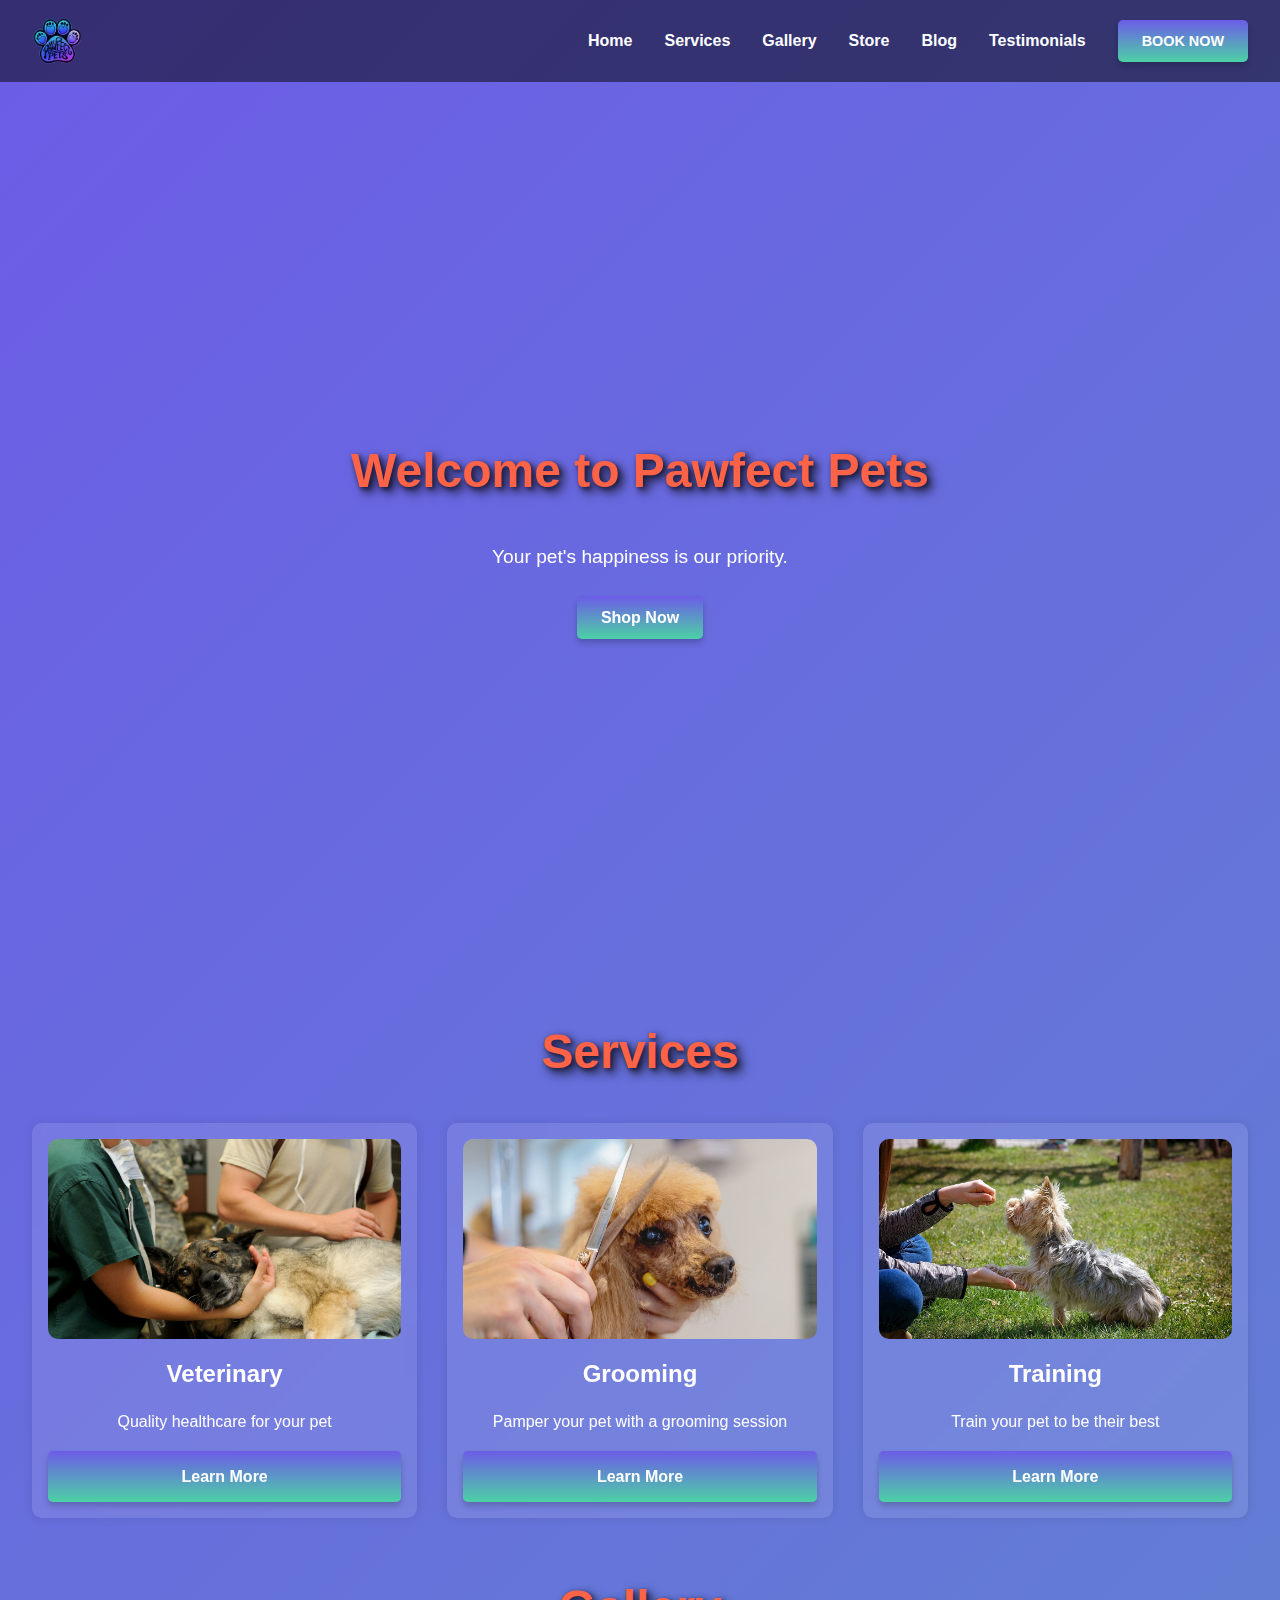
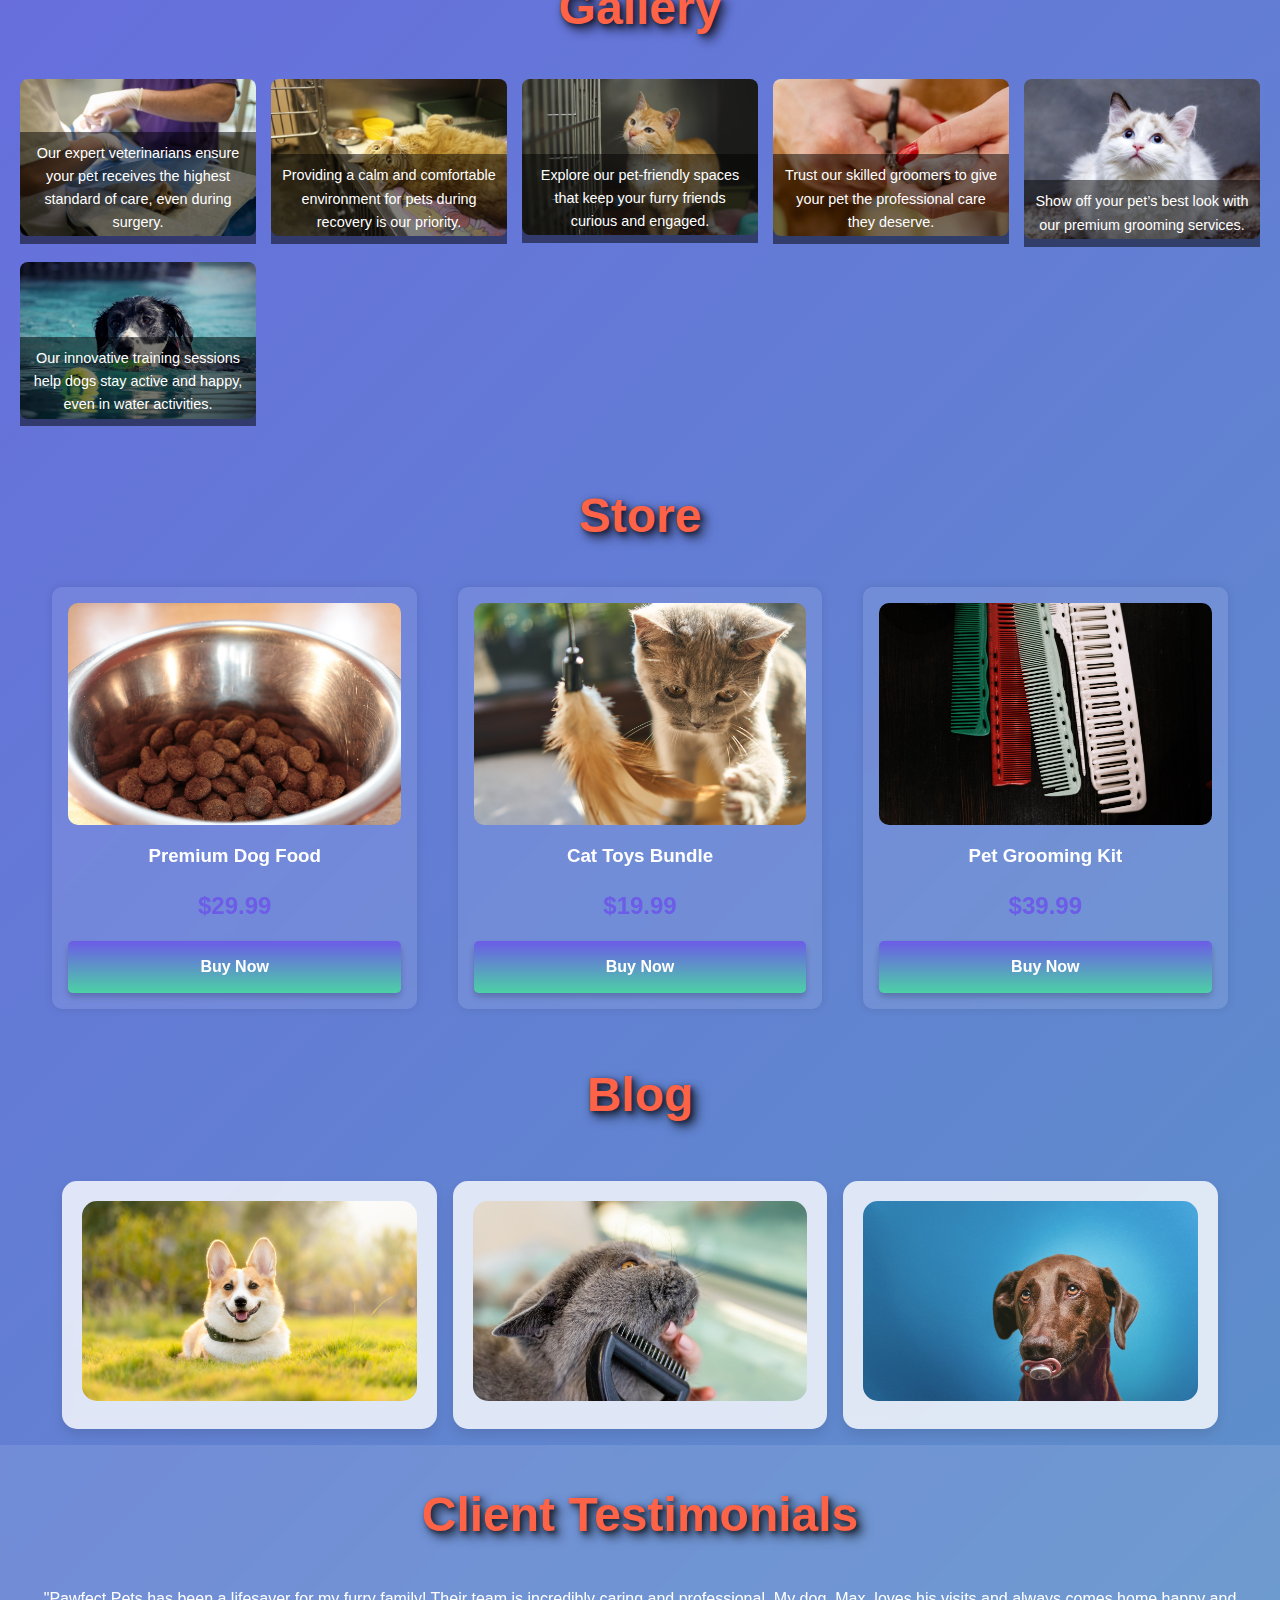
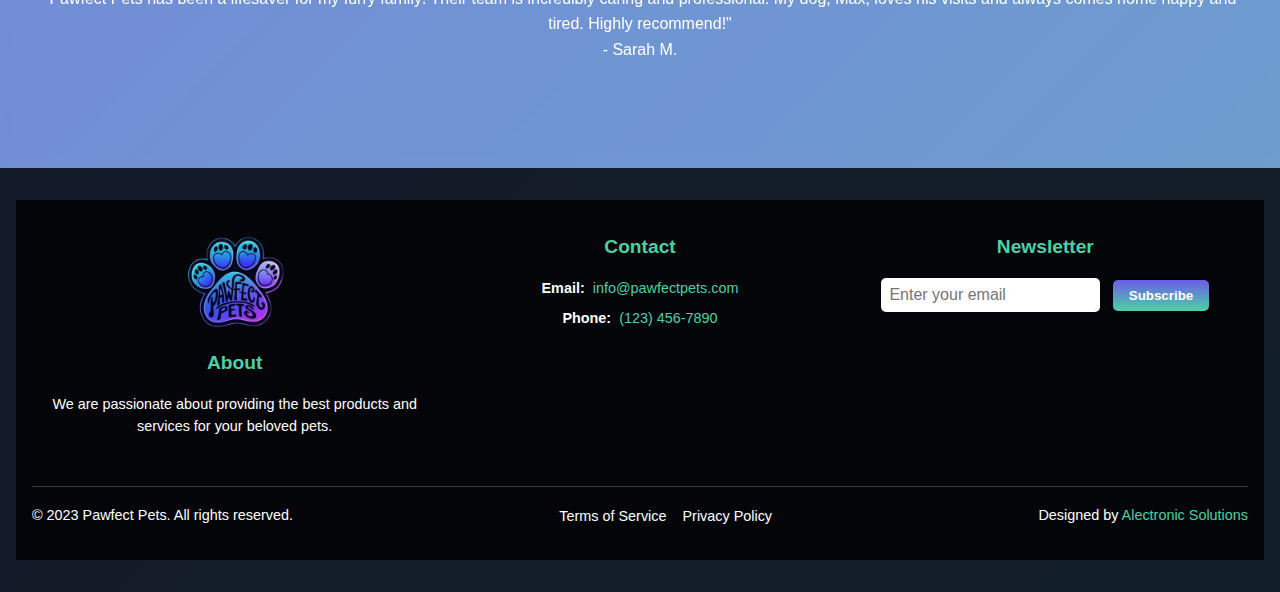
==== index.html @ 92bff86f "Initial" ====
<!DOCTYPE html>
<html lang="en">
<head>
    <meta charset="UTF-8">
    <meta name="viewport" content="width=device-width, initial-scale=1.0">
    <title>Pawfect Pets - Home</title>
    <link rel="stylesheet" href="styles.css">
</head>
<body>
    <button id="back-to-top" class="btn back-to-top-btn">Back to Top</button>
    <header>
        <nav>
            <div class="logo">
                <img src="images/logo.png" alt="Pawfect Pets Logo" class="logo-img">
            </div>
            <ul class="nav-links">
                <li><a href="#home">Home</a></li>
                <li><a href="#services">Services</a></li>
                <li><a href="#gallery">Gallery</a></li>
                <li><a href="#store">Store</a></li>
                <li><a href="#blog">Blog</a></li>
                <li><a href="#testimonials">Testimonials</a></li>
                <li><a href="#contact" class="btn book-now">Book Now</a></li>
            </ul>
            <div class="burger">
                <div class="line1"></div>
                <div class="line2"></div>
                <div class="line3"></div>
            </div>
        </nav>
    </header>

    <main>
        <!-- Hero Section -->
        <section id="home" class="hero">
            <div class="video-container">
                <video id="video1" class="hero-video" muted loop>
                    <source src="videos/video1.mp4" type="video/mp4">
                </video>
                <video id="video2" class="hero-video" muted loop>
                    <source src="videos/video2.mp4" type="video/mp4">
                </video>
                <video id="video3" class="hero-video" muted loop>
                    <source src="videos/video3.mp4" type="video/mp4">
                </video>
            </div>
            <div class="hero-content">
                <h1>Welcome to Pawfect Pets</h1>
                <p>Your pet's happiness is our priority.</p>
                <a href="#store" class="btn">Shop Now</a>
            </div>
        </section>

        <!-- Services Section -->
        <section id="services" class="services">
            <h2 class="section-title">Services</h2>
            <div class="service-cards">
                <!-- Veterinary Service -->
                <div class="service-card">
                    <img src="images/veterinary.jpg" alt="Veterinary">
                    <h3>Veterinary</h3>
                    <p>Quality healthcare for your pet</p>
                    <a href="#" class="btn" data-modal-id="service1" data-section="service">Learn More</a>
                </div>
        
                <!-- Grooming Service -->
                <div class="service-card">
                    <img src="images/grooming.jpg" alt="Grooming">
                    <h3>Grooming</h3>
                    <p>Pamper your pet with a grooming session</p>
                    <a href="#" class="btn" data-modal-id="service2" data-section="service">Learn More</a>
                </div>
        
                <!-- Training Service -->
                <div class="service-card">
                    <img src="images/training.jpg" alt="Training">
                    <h3>Training</h3>
                    <p>Train your pet to be their best</p>
                    <a href="#" class="btn" data-modal-id="service3" data-section="service">Learn More</a>
                </div>
            </div>
        </section>

        <!-- Gallery Section -->
        <section id="gallery" class="gallery">
            <h2 class="gallery-title">Gallery</h2>
            <div class="gallery-grid">
                <div class="gallery-item">
                    <figure>
                        <img src="images/gallery1.jpg" alt="Photo of expert veterinary surgery for cats - Courtesy of Pawfect Pets, March 2024">
                        <figcaption>Our expert veterinarians ensure your pet receives the highest standard of care, even during surgery.</figcaption>
                    </figure>
                </div>
                <div class="gallery-item">
                    <figure>
                        <img src="images/gallery2.jpg" alt="Photo of a cat recovering comfortably in a care cage - Courtesy of Pawfect Pets, April 2024">
                        <figcaption>Providing a calm and comfortable environment for pets during recovery is our priority.</figcaption>
                    </figure>
                </div>
                <div class="gallery-item">
                    <figure>
                        <img src="images/gallery3.jpg" alt="Photo of a curious cat inspecting its surroundings - Courtesy of Pawfect Pets, May 2024">
                        <figcaption>Explore our pet-friendly spaces that keep your furry friends curious and engaged.</figcaption>
                    </figure>
                </div>
                <div class="gallery-item">
                    <figure>
                        <img src="images/gallery4.jpg" alt="Photo of professional dog grooming service - Courtesy of Pawfect Pets, June 2024">
                        <figcaption>Trust our skilled groomers to give your pet the professional care they deserve.</figcaption>
                    </figure>
                </div>
                <div class="gallery-item">
                    <figure>
                        <img src="images/gallery5.jpg" alt="Photo of a freshly groomed cat looking its best - Courtesy of Pawfect Pets, July 2024">
                        <figcaption>Show off your pet’s best look with our premium grooming services.</figcaption>
                    </figure>
                </div>
                <div class="gallery-item">
                    <figure>
                        <img src="images/gallery6.jpg" alt="Photo of a dog training session in a pool with tennis balls - Courtesy of Pawfect Pets, August 2024">
                        <figcaption>Our innovative training sessions help dogs stay active and happy, even in water activities.</figcaption>
                    </figure>
                </div>
            </div>
            <div class="gallery-lightbox" id="gallery-lightbox">
                <span class="close-lightbox">&times;</span>
                <img class="lightbox-content" id="lightbox-img">
                <div class="caption" id="caption"></div>
            </div>
        </section>

        <!-- Store Section -->
        <section id="store" class="store">
            <h2 class="title">Store</h2>
            <div class="product-grid">
                <div class="product">
                    <img src="images/product1.jpg" alt="Product 1">
                    <h3>Premium Dog Food</h3>
                    <p class="price">$29.99</p>
                    <a href="store.html?product=product1" class="btn">Buy Now</a>
                </div>
                <div class="product">
                    <img src="images/product2.jpg" alt="Product 2">
                    <h3>Cat Toys Bundle</h3>
                    <p class="price">$19.99</p>
                    <a href="store.html?product=product2" class="btn">Buy Now</a>
                </div>
                <div class="product">
                    <img src="images/product3.jpg" alt="Product 3">
                    <h3>Pet Grooming Kit</h3>
                    <p class="price">$39.99</p>
                    <a href="store.html?product=product3" class="btn">Buy Now</a>
                </div>
            </div>
        </section>

        <!-- Blog Section -->
        <section id="blog" class="blog">
            <h2 class="title">Blog</h2>
            <div class="blog-posts">
                <!-- Blog Post 1 -->
                <div class="blog-post">
                    <div class="blog-card">
                        <div class="blog-image">
                            <img src="images/blog1.jpg" alt="Blog 1">
                        </div>
                        <div class="overlay">
                            <h3>5 Tips for a Happy Pet</h3>
                            <p>Learn how to keep your pet happy and healthy with these simple tips.</p>
                            <button class="btn" data-section="blog" data-modal-id="blog1">Read More</button>
                        </div>
                    </div>
                </div>

                <!-- Blog Post 2 -->
                <div class="blog-post">
                    <div class="blog-card">
                        <div class="blog-image">
                            <img src="images/blog2.jpg" alt="Blog 2">
                        </div>
                        <div class="overlay">
                            <h3>The Best Pet Grooming Tools</h3>
                            <p>Discover the top grooming tools every pet owner should have.</p>
                            <button class="btn" data-section="blog" data-modal-id="blog2">Read More</button>
                        </div>
                    </div>
                </div>

                <!-- Blog Post 3 -->
                <div class="blog-post">
                    <div class="blog-card">
                        <div class="blog-image">
                            <img src="images/blog3.jpg" alt="Blog 3">
                        </div>
                        <div class="overlay">
                            <h3>Training Your Puppy at Home</h3>
                            <p>A step-by-step guide to training your puppy at home.</p>
                            <button class="btn" data-section="blog" data-modal-id="blog3">Read More</button>
                        </div>
                    </div>
                </div>
            </div>
        </section>

<!-- Testimonials Section -->
<section id="testimonials" class="testimonials">
    <h2 class="title">Client Testimonials</h2>
    <div class="testimonial-carousel">
        <div class="testimonial active">
            <p>"Pawfect Pets has been a lifesaver for my furry family! Their team is incredibly caring and professional. My dog, Max, loves his visits and always comes home happy and tired. Highly recommend!"</p>
            <span>- Sarah M.</span>
        </div>
        <div class="testimonial">
            <p>"I was nervous about leaving my cat, Whiskers, while I was away, but Pawfect Pets put my mind at ease. They provided regular updates and photos, and Whiskers seemed perfectly content when I returned. Thank you!"</p>
            <span>- John L.</span>
        </div>
        <div class="testimonial">
            <p>"Pawfect Pets is simply the best! They took such great care of my two dogs and even sent me cute pictures of them playing. It’s clear they truly love animals. I wouldn’t trust anyone else with my pets!"</p>
            <span>- Emily R.</span>
        </div>
        <div class="testimonial">
            <p>"I’ve tried other pet care services, but Pawfect Pets stands out. They are reliable, attentive, and my dog, Buddy, adores them. They even helped with training tips! Best decision ever!"</p>
            <span>- Michael T.</span>
        </div>
        <div class="testimonial">
            <p>"Pawfect Pets made my vacation stress-free! They took care of my parrot, Sunny, with so much love and attention. I came back to a happy bird and a detailed report of his activities. Thank you so much!"</p>
            <span>- Linda K.</span>
        </div>
        <div class="testimonial">
            <p>"I can’t say enough good things about Pawfect Pets. They are trustworthy, kind, and my cat, Luna, loves them. They even helped me with some grooming tips. I’m so grateful for their services!"</p>
            <span>- Rachel B.</span>
        </div>
    </div>
</section>

<!-- Footer -->
<footer>
    <footer id="contact">
    <div class="footer-sections">
        <div class="footer-section">
            <img src="images/logo.png" alt="Pawfect Pets Logo" class="footer-logo">
            <h3>About</h3>
            <p>We are passionate about providing the best products and services for your beloved pets.</p>
        </div>
        <div class="footer-section">
            <h3>Contact</h3>
            <p class="contact-info">
                <span class="contact-label">Email:</span> 
                <a href="mailto:info@pawfectpets.com" class="contact-link">info@pawfectpets.com</a>
            </p>
            <p class="contact-info">
                <span class="contact-label">Phone:</span> 
                <a href="tel:(123) 456-7890" class="contact-link">(123) 456-7890</a>
            </p>
        </div>
        <div class="footer-section">
            <h3>Newsletter</h3>
            <form>
                <input type="email" placeholder="Enter your email" required>
                <button type="submit" class="btn">Subscribe</button>
            </form>
        </div>
    </div>
    <div class="footer-bottom">
        <p class="copyright">&copy; 2023 Pawfect Pets. All rights reserved.</p>
        <ul class="footer-links">
            <li><a href="terms-of-service.html" data-modal-target="terms-of-service.html">Terms of Service</a></li>
            <li><a href="privacy-policy.html" data-modal-target="privacy-policy.html">Privacy Policy</a></li>
        </ul>
        <p class="designer">Designed by <a href="https://alectronic-solutions.github.io/home" target="_blank">Alectronic Solutions</a></p>
    </div>
</footer>

        <!-- Modal -->
        <div id="modal" class="modal">
            <div class="modal-content">
                <span class="close">&times;</span>
                <div class="modal-header">
                    <h2 class="modal-title"></h2>
                </div>
                <div class="modal-body">
                    <img class="modal-image" src="" alt="Modal Image">
                    <p class="modal-description"></p>
                    <ul class="modal-features">
                        <!-- Features will be dynamically added here -->
                    </ul>
                    <div class="modal-testimonial">
                        <p class="modal-testimonial-text"></p>
                        <span class="modal-testimonial-author"></span>
                    </div>
                </div>
                <div class="modal-footer">
                    <a href="#footer" class="modal-btn">Book Now</a>
                </div>
            </div>
        </div>
    </main>

    <script src="script.js"></script>
</body>
</html>
---- styles.css ----
/* General Reset */
* {
    margin: 0;
    padding: 0;
    box-sizing: border-box;
}

/* Body Styles */
body {
    font-family: 'Helvetica Neue', Arial, sans-serif;
    line-height: 1.6;
    color: #fff;
    background: linear-gradient(135deg, #6c5ce7, #4cd1a5);
    background-size: 200% 200%;
    animation: gradientShine 10s ease infinite;
}

/* Header */
header {
    background-color: rgba(0, 0, 0, 0.5);
    color: #fff;
    padding: 1rem 2rem;
}

nav {
    display: flex;
    justify-content: space-between;
    align-items: center;
}

.logo {
    display: flex;
    align-items: center;
}

.logo-img {
    width: 50px;
    height: auto;
    margin-right: 1rem;
}

.nav-links {
    display: flex;
    list-style: none;
}

.nav-links li {
    margin-left: 2rem;
}

.nav-links a {
    color: #fff;
    text-decoration: none;
    font-weight: bold;
    transition: color 0.3s ease;
}

.nav-links a:hover {
    color: #ff6347;
}

.book-now {
    background: linear-gradient(to bottom, #6c5ce7, #4cd1a5);
    color: #fff;
    padding: 0.5rem 1rem;
    border-radius: 5px;
    text-transform: uppercase;
    font-size: 0.9rem;
    transition: transform 0.3s ease, box-shadow 0.3s ease, background-color 0.3s ease, color 0.3s ease;
}

.book-now:hover {
    background: linear-gradient(to bottom, #4cd1a5, #6c5ce7);
    color: #ff6347;
    transform: translateY(-3px);
    box-shadow: 0 6px 10px rgba(0, 0, 0, 0.3);
}

.burger {
    display: none;
    cursor: pointer;
}

.burger div {
    width: 25px;
    height: 3px;
    background-color: #fff;
    margin: 5px;
    transition: all 0.3s ease;
}

/* Hero Section */
.hero {
    position: relative;
    height: 100vh;
    display: flex;
    justify-content: center;
    align-items: center;
    text-align: center;
    overflow: hidden;
}

.hero-content {
    z-index: 1;
}

.hero-content h1 {
    font-size: 3rem;
    text-shadow:
        2px 2px 4px rgba(0, 0, 0, 0.5),
        4px 4px 8px rgba(0, 0, 0, 0.5),
        6px 6px 12px rgba(0, 0, 0, 0.5);
    color: #ff6347;
    margin-bottom: 2rem;
}

.video-container {
    position: absolute;
    top: 0;
    left: 0;
    width: 100%;
    height: 100%;
}

.hero-video {
    position: absolute;
    top: 0;
    left: 0;
    width: 100%;
    height: 100%;
    object-fit: cover;
    opacity: 0;
    transition: opacity 1s ease;
}

.hero-video.active {
    opacity: 1;
}

/* Common Title Style */
.title {
    font-size: 3rem;
    text-shadow:
        2px 2px 4px rgba(0, 0, 0, 0.5),
        4px 4px 8px rgba(0, 0, 0, 0.5),
        6px 6px 12px rgba(0, 0, 0, 0.5);
    color: #ff6347;
    margin-bottom: 2rem;
    text-align: center;
}

.hero-content p {
    font-size: 1.2rem;
    margin-bottom: 2rem;
}

.btn {
    background: linear-gradient(to bottom, #6c5ce7, #4cd1a5);
    color: #fff;
    padding: 0.8rem 1.5rem;
    border: none;
    border-radius: 5px;
    text-decoration: none;
    font-weight: bold;
    cursor: pointer;
    box-shadow: 0 4px 6px rgba(0, 0, 0, 0.2);
    transition: transform 0.3s ease, box-shadow 0.3s ease, background-color 0.3s ease, color 0.3s ease;
}

.btn:hover {
    background: linear-gradient(to bottom, #4cd1a5, #6c5ce7);
    color: #ff6347;
    transform: translateY(-3px);
    box-shadow: 0 6px 10px rgba(0, 0, 0, 0.3);
}

/* Services Section */
.services {
    padding: 2rem;
    text-align: center;
}

.section-title {
    font-size: 3rem;
    text-shadow:
        2px 2px 4px rgba(0, 0, 0, 0.5),
        4px 4px 8px rgba(0, 0, 0, 0.5),
        6px 6px 12px rgba(0, 0, 0, 0.5);
    color: #ff6347;
    margin-bottom: 2rem;
}

.service-cards {
    display: flex;
    justify-content: space-between;
    gap: 20px;
    flex-wrap: wrap;
}

.service-card {
    width: calc(33.33% - 20px);
    background-color: rgba(255, 255, 255, 0.1);
    padding: 1rem;
    border-radius: 10px;
    box-shadow: 0 0 10px rgba(0, 0, 0, 0.1);
    backdrop-filter: blur(5px);
    display: flex;
    flex-direction: column;
    justify-content: space-between;
    transition: transform 0.3s ease;
}

.service-card:hover {
    transform: scale(1.05);
}

.service-card img {
    width: 100%;
    height: 200px;
    object-fit: cover;
    border-radius: 10px;
}

.service-card h3 {
    margin: 1rem 0;
    font-size: 1.5rem;
}

.service-card p {
    font-size: 1rem;
    margin-bottom: 1rem;
}

/* Gallery Section */
.gallery {
    padding: 20px;
    text-align: center;
}

.gallery-title {
    font-size: 3rem;
    text-shadow:
        2px 2px 4px rgba(0, 0, 0, 0.5),
        4px 4px 8px rgba(0, 0, 0, 0.5),
        6px 6px 12px rgba(0, 0, 0, 0.5);
    color: #ff6347;
    margin-bottom: 2rem;
}

.gallery-grid {
    display: grid;
    grid-template-columns: repeat(auto-fit, minmax(200px, 1fr));
    gap: 15px;
    justify-items: center;
}

.gallery-item img {
    width: 100%;
    height: auto;
    border-radius: 8px;
    cursor: pointer;
    transition: transform 0.3s ease;
}

.gallery-item img:hover {
    transform: scale(1.05);
}

/* Lightbox Styles */
.gallery-lightbox {
    display: none;
    position: fixed;
    z-index: 1000;
    padding-top: 60px;
    left: 0;
    top: 0;
    width: 100%;
    height: 100%;
    overflow: auto;
    background-color: rgba(0, 0, 0, 0.9);
}

.lightbox-content {
    display: block;
    margin: auto;
    max-width: 90%;
    max-height: 80%;
}

.caption {
    margin: 15px auto;
    text-align: center;
    color: #fff;
    font-size: 1.2rem;
}

.close-lightbox {
    position: absolute;
    top: 20px;
    right: 30px;
    color: #fff;
    font-size: 35px;
    font-weight: bold;
    cursor: pointer;
}

.close-lightbox:hover,
.close-lightbox:focus {
    color: #bbb;
    text-decoration: none;
    cursor: pointer;
}

/* Store Section */
.store {
    padding: 2rem;
    text-align: center;
}

.product-grid {
    display: flex;
    justify-content: space-around;
    flex-wrap: wrap;
    margin-top: 2rem;
}

.product {
    width: 30%;
    background-color: rgba(255, 255, 255, 0.1);
    padding: 1rem;
    border-radius: 10px;
    box-shadow: 0 0 10px rgba(0, 0, 0, 0.1);
    margin-bottom: 1rem;
    backdrop-filter: blur(5px);
    display: flex;
    flex-direction: column;
    justify-content: space-between;
}

.product img {
    width: 100%;
    border-radius: 10px;
}

.product h3 {
    margin: 1rem 0;
}

.price {
    font-weight: bold;
    color: #6c5ce7;
}

.product .btn {
    margin-top: 1rem;
}

/* Blog Section Enhancements */
.blog-posts {
    display: flex;
    flex-wrap: wrap;
    justify-content: center;
    gap: 1rem;
    padding: 1rem;
    background: linear-gradient(135deg, #6c5ce700, #4cd1a500);
}

.blog-post {
    width: 30%;
    max-width: 400px;
    margin: 0;
    background-color: rgba(255, 255, 255, 0.8);
    padding: 20px;
    border-radius: 15px;
    box-shadow: 0 6px 12px rgba(0, 0, 0, 0.1);
    backdrop-filter: blur(5px);
    transition: transform 0.3s ease, box-shadow 0.3s ease;
    overflow: hidden;
}

.blog-post:hover {
    transform: translateY(-10px);
    box-shadow: 0 8px 16px rgba(0, 0, 0, 0.2);
}

.blog-card img {
    width: 100%;
    height: 200px;
    object-fit: cover;
    border-radius: 15px 15px;
    transition: transform 0.3s ease;
}

.blog-post:hover .blog-card img {
    transform: scale(1.05);
}

.overlay {
    position: absolute;
    top: 0;
    left: 0;
    width: 100%;
    height: 100%;
    background: linear-gradient(to bottom, rgba(0, 0, 0, 0.5), rgba(0, 0, 0, 0.8));
    display: flex;
    flex-direction: column;
    justify-content: center;
    align-items: center;
    opacity: 0;
    transition: opacity 0.3s ease;
}

.blog-post:hover .overlay {
    opacity: 1;
}

.overlay h3 {
    color: #fff;
    font-size: 1.8rem;
    margin-bottom: 10px;
    font-family: 'Georgia', serif;
    text-align: center;
}

.overlay p {
    color: #fff;
    font-size: 1rem;
    margin-bottom: 20px;
    font-family: 'Arial', sans-serif;
    text-align: center;
}

.overlay .btn {
    background: linear-gradient(to bottom, #6c5ce7, #4cd1a5););
    display: block;
    margin: 0 auto;
    padding: .5rem 1rem;
    font-size: 1.1rem;
    border-radius: 3px;
    transition: background 0.3s ease;
}

.overlay .btn:hover {
    background: linear-gradient(to bottom, #4cd1a5, #6c5ce7);
}

/* Testimonials Section */
.testimonials {
    padding: 2rem;
    text-align: center;
    background-color: rgba(255, 255, 255, 0.1);
    backdrop-filter: blur(5px);
}

.testimonial-carousel {
    position: relative;
    height: 150px;
}

.testimonial {
    position: absolute;
    width: 100%;
    opacity: 0;
    transition: opacity 1s ease;
    pointer-events: none;
}

.testimonial.active {
    opacity: 1;
    pointer-events: auto;
}

/* Footer */
footer {
    background-color: rgba(0, 0, 0, 0.8);
    color: #fff;
    padding: 2rem 1rem;
    text-align: center;
    font-family: 'Arial', sans-serif;
}

.footer-sections {
    display: flex;
    justify-content: space-around;
    flex-wrap: wrap;
    margin-bottom: 1.5rem;
}

.footer-section {
    width: 30%;
    min-width: 200px;
    margin-bottom: 1.5rem;
}

/* Logo Styling */
.footer-logo {
    max-width: 100px; /* Adjust based on your logo size */
    height: auto;
    margin-bottom: 1rem;
    display: block;
    margin-left: auto;
    margin-right: auto;
}

.footer-section h3 {
    margin-bottom: 1rem;
    font-size: 1.2rem;
    color: #4cd1a5;
}

.footer-section p {
    font-size: 0.9rem;
    line-height: 1.5;
}

/* Contact Info Styling */
.contact-info {
    display: flex;
    align-items: center;
    justify-content: center;
    margin-bottom: 0.5rem;
}

.contact-label {
    font-weight: bold;
    margin-right: 0.5rem;
    color: #fff;
}

.contact-link {
    color: #4cd1a5;
    text-decoration: none;
    font-size: 0.9rem;
    transition: color 0.3s ease, text-decoration 0.3s ease;
}

.contact-link:hover {
    color: #3ba38a;
    text-decoration: underline;
}

.footer-section form input {
    padding: 0.5rem;
    font-size: 1rem;
    border: none;
    border-radius: 5px;
    width: 60%;
    margin-right: 0.5rem;
}

.footer-section form button {
    padding: 0.5rem 1rem;
    border: none;
    background-color: #4cd1a5;
    color: #fff;
    border-radius: 5px;
    cursor: pointer;
    transition: background-color 0.3s ease;
}

.footer-section form button:hover {
    background-color: #3ba38a;
}

.footer-bottom {
    display: flex;
    justify-content: space-between;
    align-items: center;
    flex-wrap: wrap;
    border-top: 1px solid rgba(255, 255, 255, 0.2);
    padding-top: 1rem;
}

.footer-bottom .copyright {
    font-size: 0.9rem;
    margin: 0;
}

.footer-links {
    list-style: none;
    padding: 0;
    margin: 0;
    display: flex;
    gap: 1rem;
}

.footer-links li a {
    color: #fff;
    text-decoration: none;
    font-size: 0.9rem;
    transition: color 0.3s ease;
}

.footer-links li a:hover {
    color: #4cd1a5;
}

.designer {
    font-size: 0.9rem;
    margin: 0;
}

.designer a {
    color: #4cd1a5;
    text-decoration: none;
    transition: color 0.3s ease;
}

/* Gradient Animation */
@keyframes gradientShine {
    0% {
        background-position: 0% 50%;
    }
    50% {
        background-position: 100% 50%;
    }
    100% {
        background-position: 0% 50%;
    }
}

/* Modal Styles */
.modal {
    display: none;
    position: fixed;
    z-index: 1000;
    top: 0;
    left: 0;
    width: 100%;
    height: 100%;
    overflow: auto;
    background-color: rgba(0, 0, 0, 0.9);
    transition: opacity 0.3s ease;
    opacity: 0;
    pointer-events: none;
}

.modal.active {
    display: flex;
    justify-content: center;
    align-items: center;
    opacity: 1;
    pointer-events: auto;
}

.modal-content {
    width: 90%;
    max-width: 600px;
    padding: 30px;
    background: linear-gradient(135deg, #6c5ce7, #4cd1a5);
    border-radius: 15px;
    box-shadow: 0 10px 20px rgba(0, 0, 0, 0.2);
    color: #fff;
    text-align: center;
}

.modal-header {
    border-bottom: 1px solid rgba(255, 255, 255, 0.2);
    padding-bottom: 20px;
}

.modal-body {
    padding: 20px 0;
}

.modal-image {
    width: 100%;
    height: auto;
    margin-top: 20px;
    border-radius: 10px;
}

.modal-title {
    font-size: 2.5rem;
    color: #fff;
    margin-bottom: 10px;
}

.modal-description {
    font-size: 1.2rem;
    margin-top: 20px;
    text-align: center;
    color: #fff;
}

.modal-features {
    list-style: none;
    margin-top: 20px;
    padding: 0;
}

.modal-features li {
    background: rgba(255, 255, 255, 0.1);
    padding: 15px;
    margin-bottom: 10px;
    border-radius: 10px;
    box-shadow: 0 4px 6px rgba(0, 0, 0, 0.1);
    display: flex;
    align-items: center;
    justify-content: center;
    font-size: 1.1rem;
}

.modal-features li::before {
    content: '✔';
    margin-right: 10px;
    font-size: 1.2rem;
    color: #4cd1a5;
}

.modal-testimonial {
    background: rgba(255, 255, 255, 0.1);
    padding: 20px;
    border-radius: 10px;
    margin-top: 20px;
    box-shadow: 0 4px 6px rgba(0, 0, 0, 0.1);
}

.modal-testimonial-text {
    font-style: italic;
    font-size: 1.1rem;
    margin-bottom: 10px;
    color: #fff;
}

.modal-testimonial-author {
    font-weight: bold;
    text-align: right;
    font-size: 1rem;
    color: #fff;
}

.modal-footer {
    border-top: 1px solid rgba(255, 255, 255, 0.2);
    padding-top: 20px;
    text-align: center;
}

.modal-btn {
    background: linear-gradient(to bottom, #ff6347, #ff4500);
    color: #fff;
    padding: 1rem 2rem;
    border-radius: 10px;
    font-size: 1.2rem;
    text-transform: uppercase;
    letter-spacing: 1px;
    transition: transform 0.3s ease, box-shadow 0.3s ease;
    text-decoration: none;
    display: inline-block;
}

.modal-btn:hover {
    background: linear-gradient(to bottom, #ff4500, #ff6347);
    transform: translateY(-3px);
    box-shadow: 0 6px 12px rgba(0, 0, 0, 0.2);
}

.close {
    color: #fff;
    float: right;
    font-size: 28px;
    font-weight: bold;
    cursor: pointer;
    transition: color 0.3s ease;
}

.close:hover,
.close:focus {
    color: #ff6347;
    text-decoration: none;
    cursor: pointer;
}

/* Prevent scrolling when modal is open */
html.modal-open {
    overflow: hidden;
}

/* Gallery Item Captions */
.gallery-item figure {
    position: relative;
}

.gallery-item figcaption {
    position: absolute;
    bottom: 0;
    background-color: rgba(0, 0, 0, 0.5);
    color: #fff;
    padding: 10px;
    width: 100%;
    text-align: center;
    font-size: 0.9rem;
    box-sizing: border-box;
}

/* Store Page Styles */
.store-page {
    display: flex;
    flex-direction: column;
    align-items: center;
    padding: 2rem;
}

#product-details {
    position: relative;
    display: flex;
    flex-direction: column;
    align-items: center;
    padding: 2rem;
    text-align: center;
}

.product-image {
    width: 100%;
    max-width: 400px;
    border-radius: 10px;
    margin-bottom: 1rem;
}

.price {
    font-size: 1.5rem;
    font-weight: bold;
    color: #6c5ce7;
}

#orderForm {
    margin-top: 2rem;
    width: 100%;
    max-width: 400px;
}

#orderForm label {
    display: block;
    margin-bottom: 0.5rem;
}

#orderForm input {
    width: 100%;
    padding: 0.5rem;
    margin-bottom: 1rem;
    border: 1px solid #ccc;
    border-radius: 5px;
}

#orderForm button {
    width: 100%;
    padding: 0.8rem;
    background: linear-gradient(to bottom, #6c5ce7, #4cd1a5);
    color: #fff;
    border: none;
    border-radius: 5px;
    cursor: pointer;
    font-size: 1rem;
}

#orderForm button:hover {
    background: linear-gradient(to bottom, #4cd1a5, #6c5ce7);
}

/* Arrows */
.arrow {
    background-color: transparent;
    border: none;
    font-size: 24px;
    cursor: pointer;
    color: #555;
    padding: 10px;
}

.arrow:hover {
    color: #000;
}

.arrow.left {
    position: absolute;
    left: 10px;
    top: 50%;
    transform: translateY(-50%);
}

.arrow.right {
    position: absolute;
    right: 10px;
    top: 50%;
    transform: translateY(-50%);
}

/* Responsive Design */
@media (max-width: 768px) {
    .nav-links {
        display: none;
        flex-direction: column;
        width: 100%;
        padding: 1rem;
        background-color: rgba(0, 0, 0, 0.5);
        position: fixed;
        top: 60px;
        left: 0;
        z-index: 999;
    }
    .nav-links.show {
        display: flex;
    }
    .nav-links li {
        margin: 1rem 0;
    }
    .burger {
        display: block;
    }

    .hero-content h1 {
        font-size: 2rem;
    }
    .hero-content p {
        font-size: 1rem;
    }

    .service-cards {
        flex-direction: column;
        align-items: center;
    }
    .service-card {
        width: calc(80% - 20px);
        text-align: center;
    }

    .gallery-grid {
        grid-template-columns: repeat(auto-fit, minmax(150px, 1fr));
    }

    .product-grid {
        flex-direction: column;
    }
    .product {
        width: 100%;
        margin-bottom: 2rem;
    }

    .blog-posts {
        flex-direction: column;
        align-items: center;
    }
    .blog-post {
        width: 100%;
        margin-bottom: 2rem;
    }
    .blog-post .btn {
        margin-top: 1.5rem;
    }

    .testimonial-carousel {
        flex-direction: column;
    }
    .testimonial {
        width: 100%;
        margin-bottom: 2rem;
    }

    .footer-sections {
        flex-direction: column;
    }
    .footer-section {
        width: 100%;
        margin-bottom: 2rem;
    }
    .footer-section form input,
    .footer-section form button {
        width: 100%;
        margin-bottom: 1rem;
    }
    .modal-content {
        width: 90%;
    }
}

@media (max-width: 480px) {
    .blog-post {
        width: 100%;
    }
}

/* Utility Classes */
.hide {
    display: none;
}

html {
    scroll-behavior: smooth;
}

/* Policy Section Styling */
.policy-section {
    padding: 2rem;
    background-color: rgba(255, 255, 255, 0.1);
    backdrop-filter: blur(5px);
    border-radius: 10px;
    margin: 2rem auto;
    max-width: 800px;
    box-shadow: 0 4px 6px rgba(0, 0, 0, 0.2);
}

.policy-section h1 {
    font-size: 2.5rem;
    color: #ff6347;
    margin-bottom: 1rem;
    text-align: center;
}

.policy-section h2 {
    font-size: 1.8rem;
    color: #4cd1a5;
    margin-top: 1.5rem;
    margin-bottom: 1rem;
}

.policy-section p {
    font-size: 1rem;
    line-height: 1.6;
    margin-bottom: 1rem;
    color: #fff;
}

.policy-section ul {
    list-style: disc;
    margin-left: 2rem;
    margin-bottom: 1rem;
}

.policy-section ul li {
    font-size: 1rem;
    line-height: 1.6;
    color: #fff;
}

/* Back to Top Button */
.back-to-top-btn {
    display: none;
    position: fixed;
    bottom: 20px;
    right: 20px;
    background: linear-gradient(to bottom, #6c5ce7, #4cd1a5);
    color: #fff;
    padding: 0.8rem 1.5rem;
    border: none;
    border-radius: 5px;
    text-decoration: none;
    font-weight: bold;
    cursor: pointer;
    box-shadow: 0 4px 6px rgba(0, 0, 0, 0.2);
    transition: transform 0.3s ease, box-shadow 0.3s ease, background-color 0.3s ease, color 0.3s ease;
    z-index: 999;
}

.back-to-top-btn:hover {
    background: linear-gradient(to bottom, #4cd1a5, #6c5ce7);
    color: #ff6347;
    transform: translateY(-3px);
    box-shadow: 0 6px 10px rgba(0, 0, 0, 0.3);
}
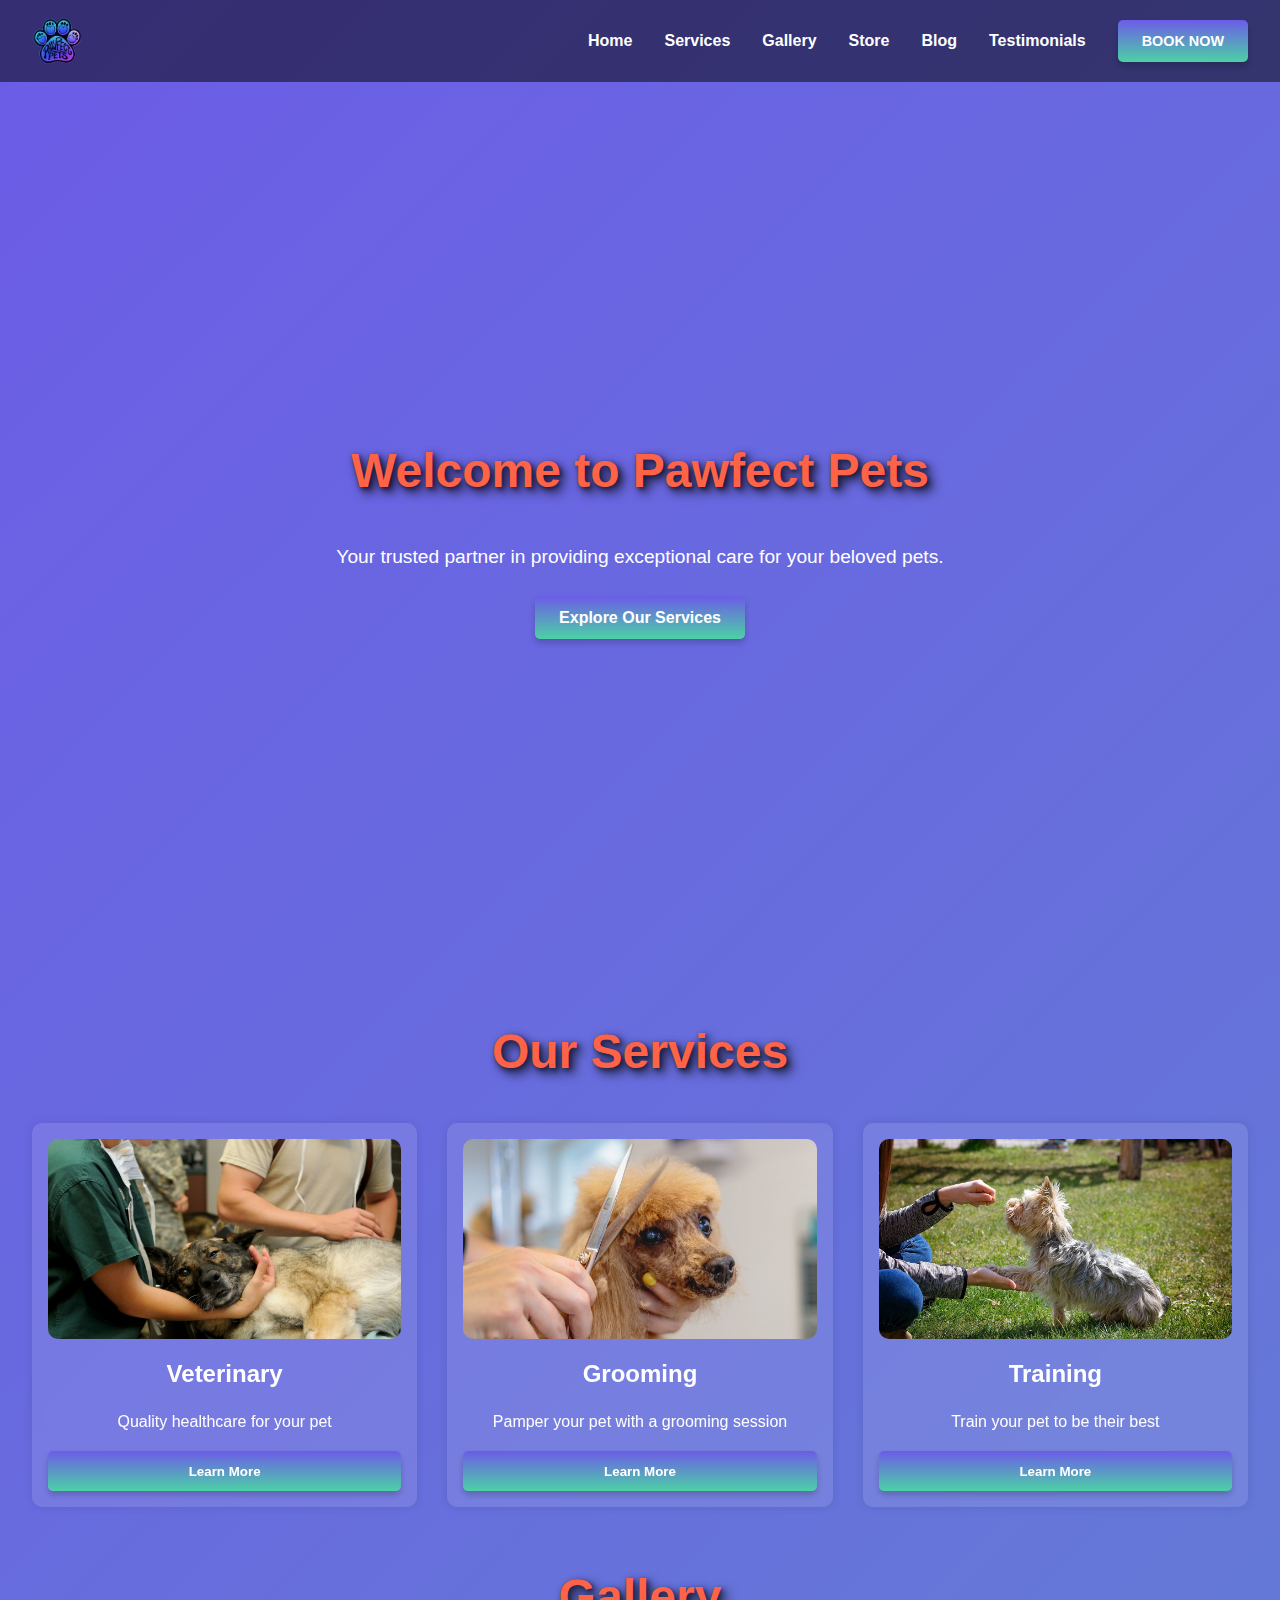
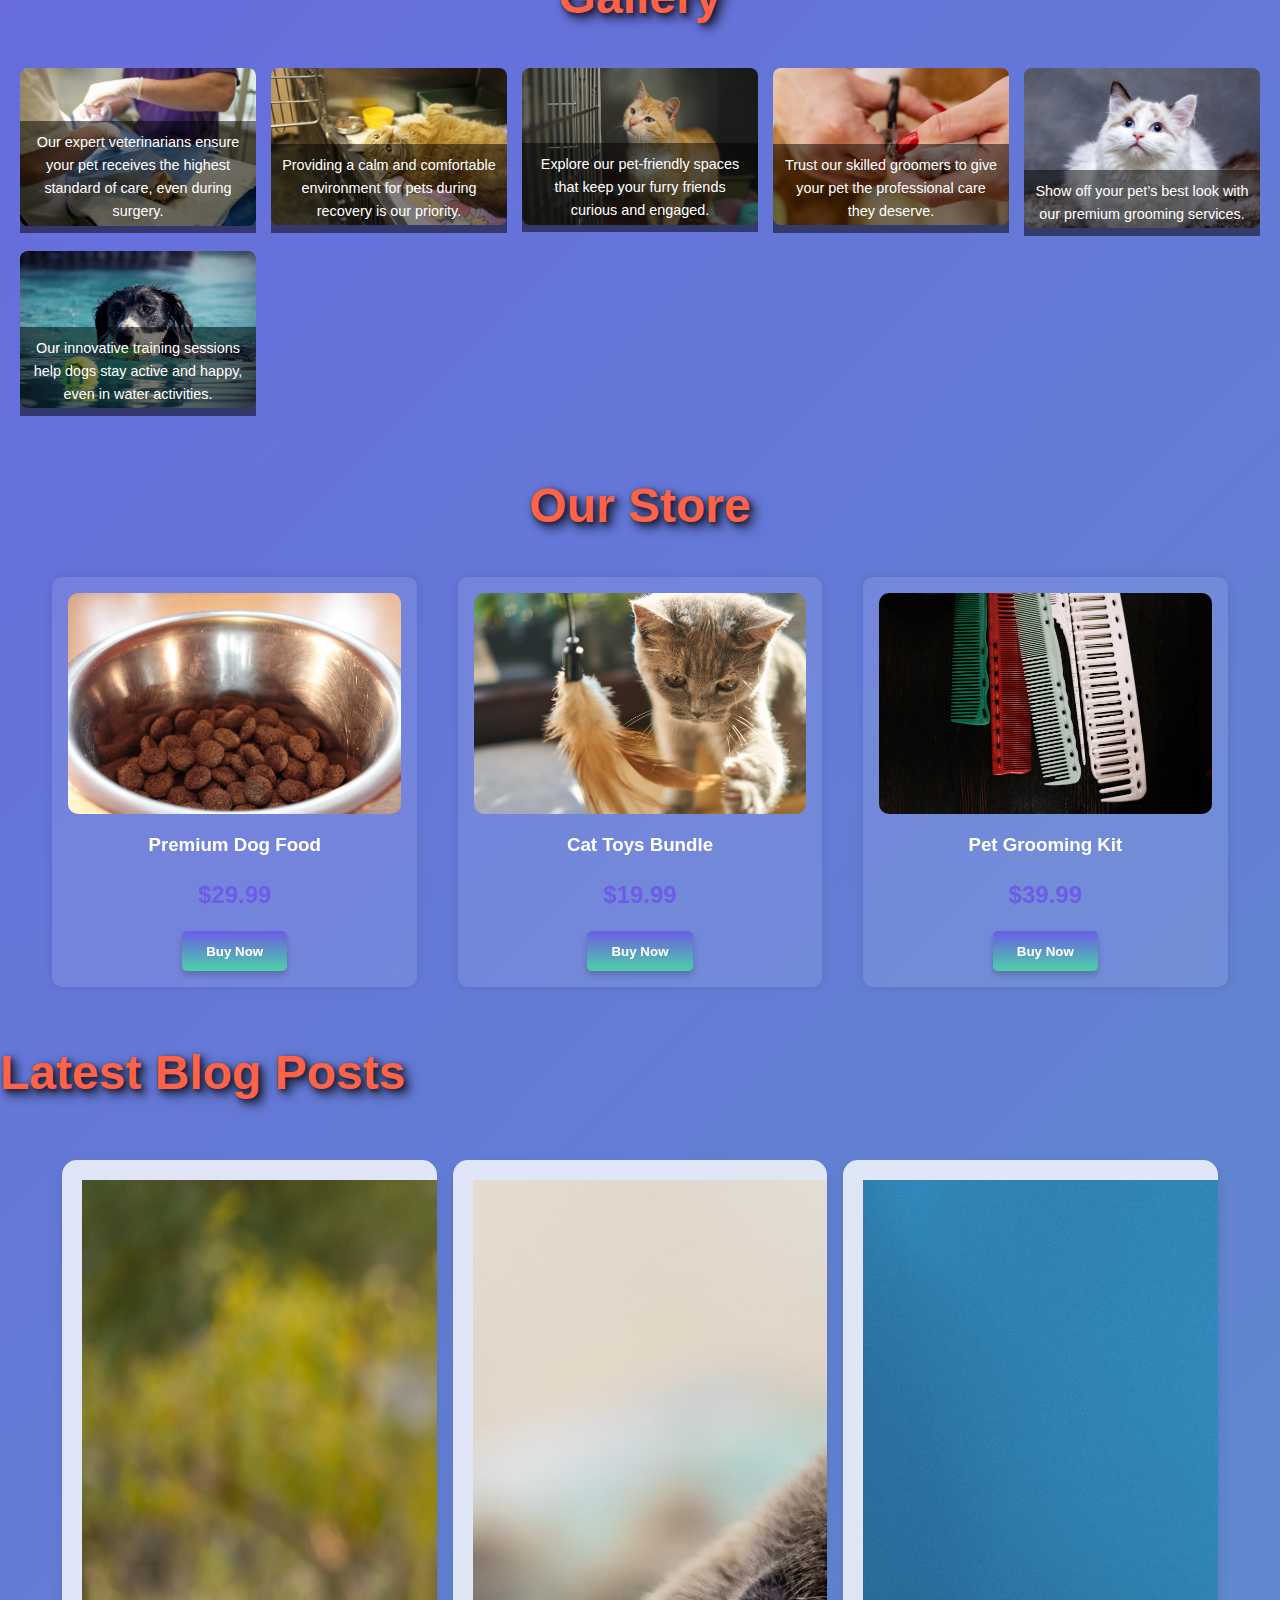
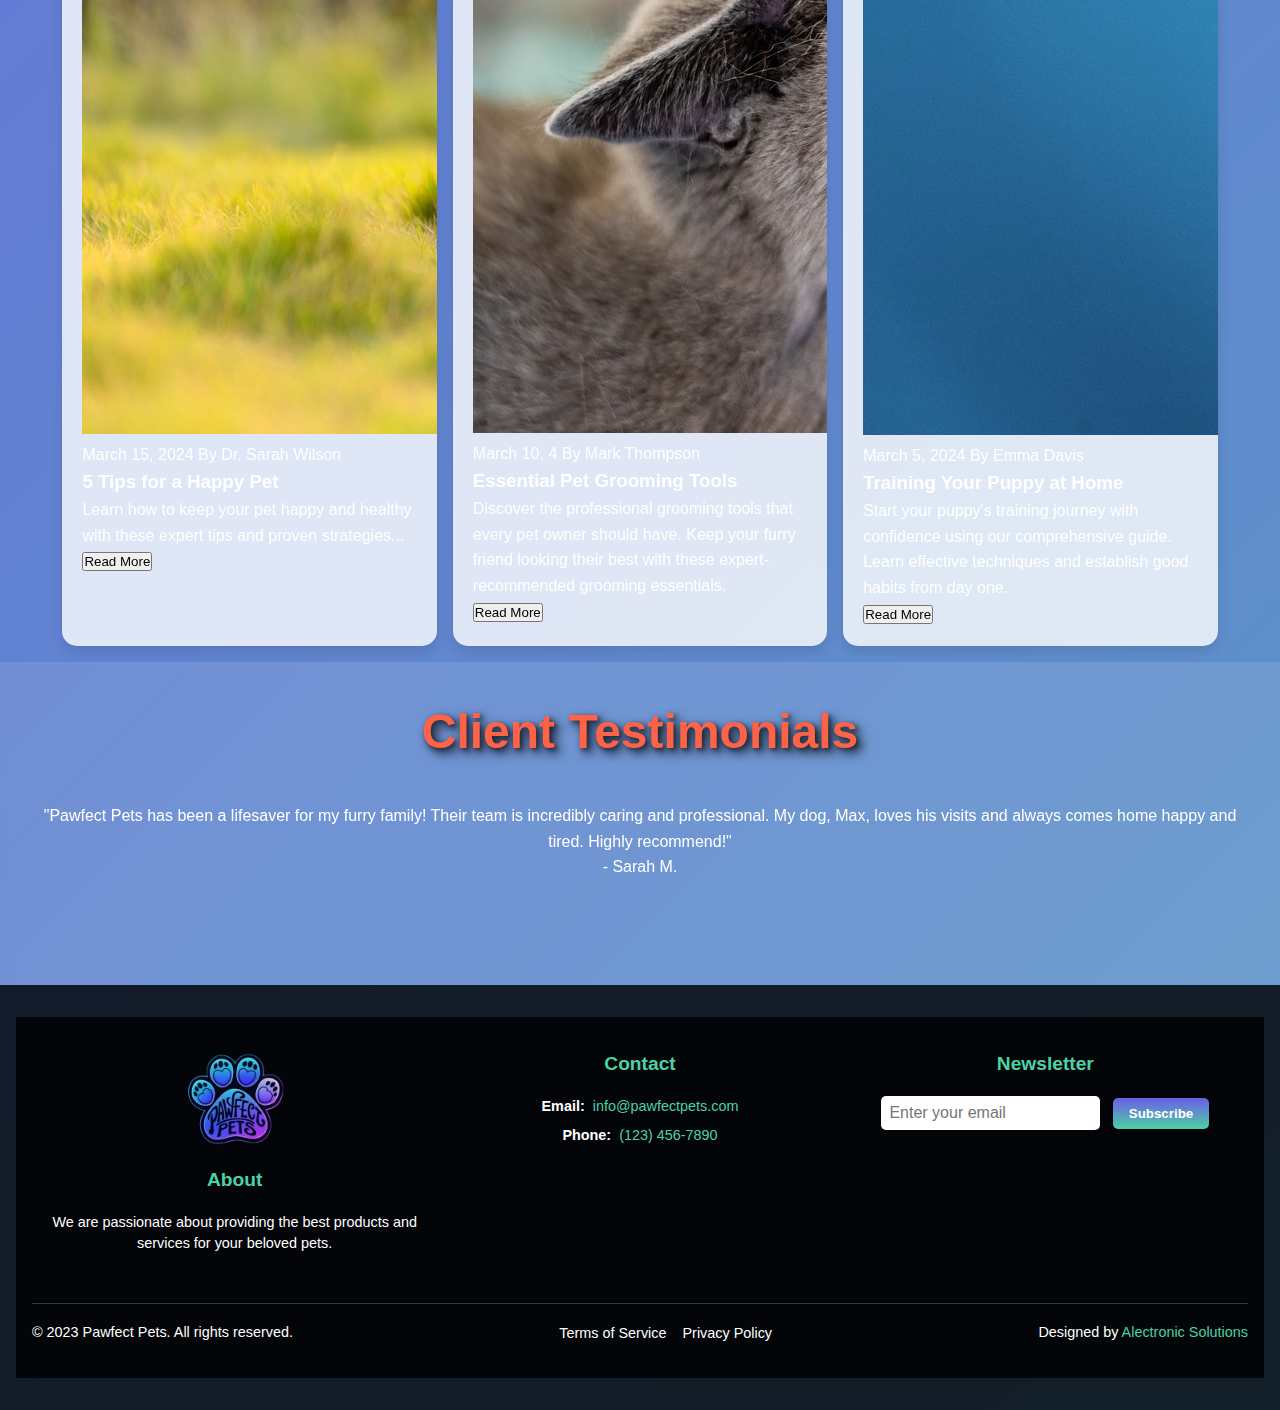
==== commit e5a71778: "Update index.html" ====
--- a/index.html
+++ b/index.html
@@ -34,33 +34,27 @@
         <!-- Hero Section -->
         <section id="home" class="hero">
             <div class="video-container">
-                <video id="video1" class="hero-video" muted loop>
+                <video class="hero-video" muted loop autoplay playsinline poster="images/hero-fallback.jpg">
                     <source src="videos/video1.mp4" type="video/mp4">
                 </video>
-                <video id="video2" class="hero-video" muted loop>
-                    <source src="videos/video2.mp4" type="video/mp4">
-                </video>
-                <video id="video3" class="hero-video" muted loop>
-                    <source src="videos/video3.mp4" type="video/mp4">
-                </video>
             </div>
             <div class="hero-content">
                 <h1>Welcome to Pawfect Pets</h1>
-                <p>Your pet's happiness is our priority.</p>
-                <a href="#store" class="btn">Shop Now</a>
+                <p>Your trusted partner in providing exceptional care for your beloved pets.</p>
+                <a href="#services" class="btn">Explore Our Services</a>
             </div>
         </section>
 
         <!-- Services Section -->
         <section id="services" class="services">
-            <h2 class="section-title">Services</h2>
+            <h2 class="section-title">Our Services</h2>
             <div class="service-cards">
                 <!-- Veterinary Service -->
                 <div class="service-card">
                     <img src="images/veterinary.jpg" alt="Veterinary">
                     <h3>Veterinary</h3>
                     <p>Quality healthcare for your pet</p>
-                    <a href="#" class="btn" data-modal-id="service1" data-section="service">Learn More</a>
+                    <button class="btn" data-modal-id="service1" data-section="service">Learn More</button>
                 </div>
         
                 <!-- Grooming Service -->
@@ -68,7 +62,7 @@
                     <img src="images/grooming.jpg" alt="Grooming">
                     <h3>Grooming</h3>
                     <p>Pamper your pet with a grooming session</p>
-                    <a href="#" class="btn" data-modal-id="service2" data-section="service">Learn More</a>
+                    <button class="btn" data-modal-id="service2" data-section="service">Learn More</button>
                 </div>
         
                 <!-- Training Service -->
@@ -76,7 +70,7 @@
                     <img src="images/training.jpg" alt="Training">
                     <h3>Training</h3>
                     <p>Train your pet to be their best</p>
-                    <a href="#" class="btn" data-modal-id="service3" data-section="service">Learn More</a>
+                    <button class="btn" data-modal-id="service3" data-section="service">Learn More</button>
                 </div>
             </div>
         </section>
@@ -125,80 +119,93 @@
             <div class="gallery-lightbox" id="gallery-lightbox">
                 <span class="close-lightbox">&times;</span>
                 <img class="lightbox-content" id="lightbox-img">
+                <div class="lightbox-nav">
+                    <button class="lightbox-arrow prev-image" onclick="prevImage()">&#10094;</button>
+                    <button class="lightbox-arrow next-image" onclick="nextImage()">&#10095;</button>
+                </div>
                 <div class="caption" id="caption"></div>
             </div>
         </section>
 
         <!-- Store Section -->
         <section id="store" class="store">
-            <h2 class="title">Store</h2>
+            <h2 class="section-title">Our Store</h2>
             <div class="product-grid">
-                <div class="product">
-                    <img src="images/product1.jpg" alt="Product 1">
-                    <h3>Premium Dog Food</h3>
-                    <p class="price">$29.99</p>
-                    <a href="store.html?product=product1" class="btn">Buy Now</a>
-                </div>
-                <div class="product">
-                    <img src="images/product2.jpg" alt="Product 2">
-                    <h3>Cat Toys Bundle</h3>
-                    <p class="price">$19.99</p>
-                    <a href="store.html?product=product2" class="btn">Buy Now</a>
-                </div>
-                <div class="product">
-                    <img src="images/product3.jpg" alt="Product 3">
-                    <h3>Pet Grooming Kit</h3>
-                    <p class="price">$39.99</p>
-                    <a href="store.html?product=product3" class="btn">Buy Now</a>
+                <div class="product" data-product-id="product1">
+                    <img src="images/product1.jpg" alt="Premium Dog Food">
+                    <div class="product-content">
+                        <h3>Premium Dog Food</h3>
+                        <p class="price">$29.99</p>
+                        <button class="btn">Buy Now</button>
+                    </div>
+                </div>
+                <div class="product" data-product-id="product2">
+                    <img src="images/product2.jpg" alt="Cat Toys Bundle">
+                    <div class="product-content">
+                        <h3>Cat Toys Bundle</h3>
+                        <p class="price">$19.99</p>
+                        <button class="btn">Buy Now</button>
+                    </div>
+                </div>
+                <div class="product" data-product-id="product3">
+                    <img src="images/product3.jpg" alt="Pet Grooming Kit">
+                    <div class="product-content">
+                        <h3>Pet Grooming Kit</h3>
+                        <p class="price">$39.99</p>
+                        <button class="btn">Buy Now</button>
+                    </div>
                 </div>
             </div>
         </section>
 
         <!-- Blog Section -->
         <section id="blog" class="blog">
-            <h2 class="title">Blog</h2>
+            <h2 class="section-title">Latest Blog Posts</h2>
             <div class="blog-posts">
-                <!-- Blog Post 1 -->
-                <div class="blog-post">
-                    <div class="blog-card">
-                        <div class="blog-image">
-                            <img src="images/blog1.jpg" alt="Blog 1">
+                <article class="blog-post">
+                    <div class="blog-image">
+                        <img src="images/blog1.jpg" alt="Happy pet tips">
+                    </div>
+                    <div class="blog-content">
+                        <div class="blog-meta">
+                            <span><i class="far fa-calendar"></i> March 15, 2024</span>
+                            <span><i class="far fa-user"></i> By Dr. Sarah Wilson</span>
                         </div>
-                        <div class="overlay">
-                            <h3>5 Tips for a Happy Pet</h3>
-                            <p>Learn how to keep your pet happy and healthy with these simple tips.</p>
-                            <button class="btn" data-section="blog" data-modal-id="blog1">Read More</button>
+                        <h3>5 Tips for a Happy Pet</h3>
+                        <p>Learn how to keep your pet happy and healthy with these expert tips and proven strategies...</p>
+                        <button class="read-more-btn" data-section="blog" data-modal-id="blog1">Read More</button>
+                    </div>
+                </article>
+
+                <article class="blog-post">
+                    <div class="blog-image">
+                        <img src="images/blog2.jpg" alt="Pet grooming tools">
+                    </div>
+                    <div class="blog-content">
+                        <div class="blog-meta">
+                            <span><i class="far fa-calendar"></i> March 10, 4</span>
+                            <span><i class="far fa-user"></i> By Mark Thompson</span>
                         </div>
-                    </div>
-                </div>
-
-                <!-- Blog Post 2 -->
-                <div class="blog-post">
-                    <div class="blog-card">
-                        <div class="blog-image">
-                            <img src="images/blog2.jpg" alt="Blog 2">
+                        <h3>Essential Pet Grooming Tools</h3>
+                        <p>Discover the professional grooming tools that every pet owner should have. Keep your furry friend looking their best with these expert-recommended grooming essentials.</p>
+                        <button class="read-more-btn" data-section="blog" data-modal-id="blog2">Read More</button>
+                    </div>
+                </article>
+
+                <article class="blog-post">
+                    <div class="blog-image">
+                        <img src="images/blog3.jpg" alt="Puppy training guide">
+                    </div>
+                    <div class="blog-content">
+                        <div class="blog-meta">
+                            <span><i class="far fa-calendar"></i> March 5, 2024</span>
+                            <span><i class="far fa-user"></i> By Emma Davis</span>
                         </div>
-                        <div class="overlay">
-                            <h3>The Best Pet Grooming Tools</h3>
-                            <p>Discover the top grooming tools every pet owner should have.</p>
-                            <button class="btn" data-section="blog" data-modal-id="blog2">Read More</button>
-                        </div>
-                    </div>
-                </div>
-
-                <!-- Blog Post 3 -->
-                <div class="blog-post">
-                    <div class="blog-card">
-                        <div class="blog-image">
-                            <img src="images/blog3.jpg" alt="Blog 3">
-                        </div>
-                        <div class="overlay">
-                            <h3>Training Your Puppy at Home</h3>
-                            <p>A step-by-step guide to training your puppy at home.</p>
-                            <button class="btn" data-section="blog" data-modal-id="blog3">Read More</button>
-                        </div>
-                    </div>
-                </div>
+                        <h3>Training Your Puppy at Home</h3>
+                        <p>Start your puppy's training journey with confidence using our comprehensive guide. Learn effective techniques and establish good habits from day one.</p>
+                        <button class="read-more-btn" data-section="blog" data-modal-id="blog3">Read More</button>
+                    </div>
+                </article>
             </div>
         </section>
 
@@ -264,10 +271,10 @@
     <div class="footer-bottom">
         <p class="copyright">&copy; 2023 Pawfect Pets. All rights reserved.</p>
         <ul class="footer-links">
-            <li><a href="terms-of-service.html" data-modal-target="terms-of-service.html">Terms of Service</a></li>
-            <li><a href="privacy-policy.html" data-modal-target="privacy-policy.html">Privacy Policy</a></li>
+            <li><a href="terms-of-service.html">Terms of Service</a></li>
+            <li><a href="privacy-policy.html">Privacy Policy</a></li>
         </ul>
-        <p class="designer">Designed by <a href="https://alectronic-solutions.github.io/home" target="_blank">Alectronic Solutions</a></p>
+        <p class="designer">Designed by <a href="https://alectronic-solutions.github.io/" target="_blank">Alectronic Solutions</a></p>
     </div>
 </footer>
 
@@ -280,7 +287,7 @@
                 </div>
                 <div class="modal-body">
                     <img class="modal-image" src="" alt="Modal Image">
-                    <p class="modal-description"></p>
+                    <div class="modal-description"></div>
                     <ul class="modal-features">
                         <!-- Features will be dynamically added here -->
                     </ul>
@@ -290,7 +297,31 @@
                     </div>
                 </div>
                 <div class="modal-footer">
-                    <a href="#footer" class="modal-btn">Book Now</a>
+                    <button class="modal-btn">Book Appointment Now</button>
+                </div>
+            </div>
+        </div>
+
+        <div id="terms-modal" class="modal">
+            <div class="modal-content">
+                <span class="close">&times;</span>
+                <div class="modal-header">
+                    <h2 class="modal-title">Terms of Service</h2>
+                </div>
+                <div class="modal-body">
+                    <!-- Terms of Service content will be dynamically loaded here -->
+                </div>
+            </div>
+        </div>
+
+        <div id="privacy-modal" class="modal">
+            <div class="modal-content">
+                <span class="close">&times;</span>
+                <div class="modal-header">
+                    <h2 class="modal-title">Privacy Policy</h2>
+                </div>
+                <div class="modal-body">
+                    <!-- Privacy Policy content will be dynamically loaded here -->
                 </div>
             </div>
         </div>
@@ -298,4 +329,4 @@
 
     <script src="script.js"></script>
 </body>
-</html>+</html>
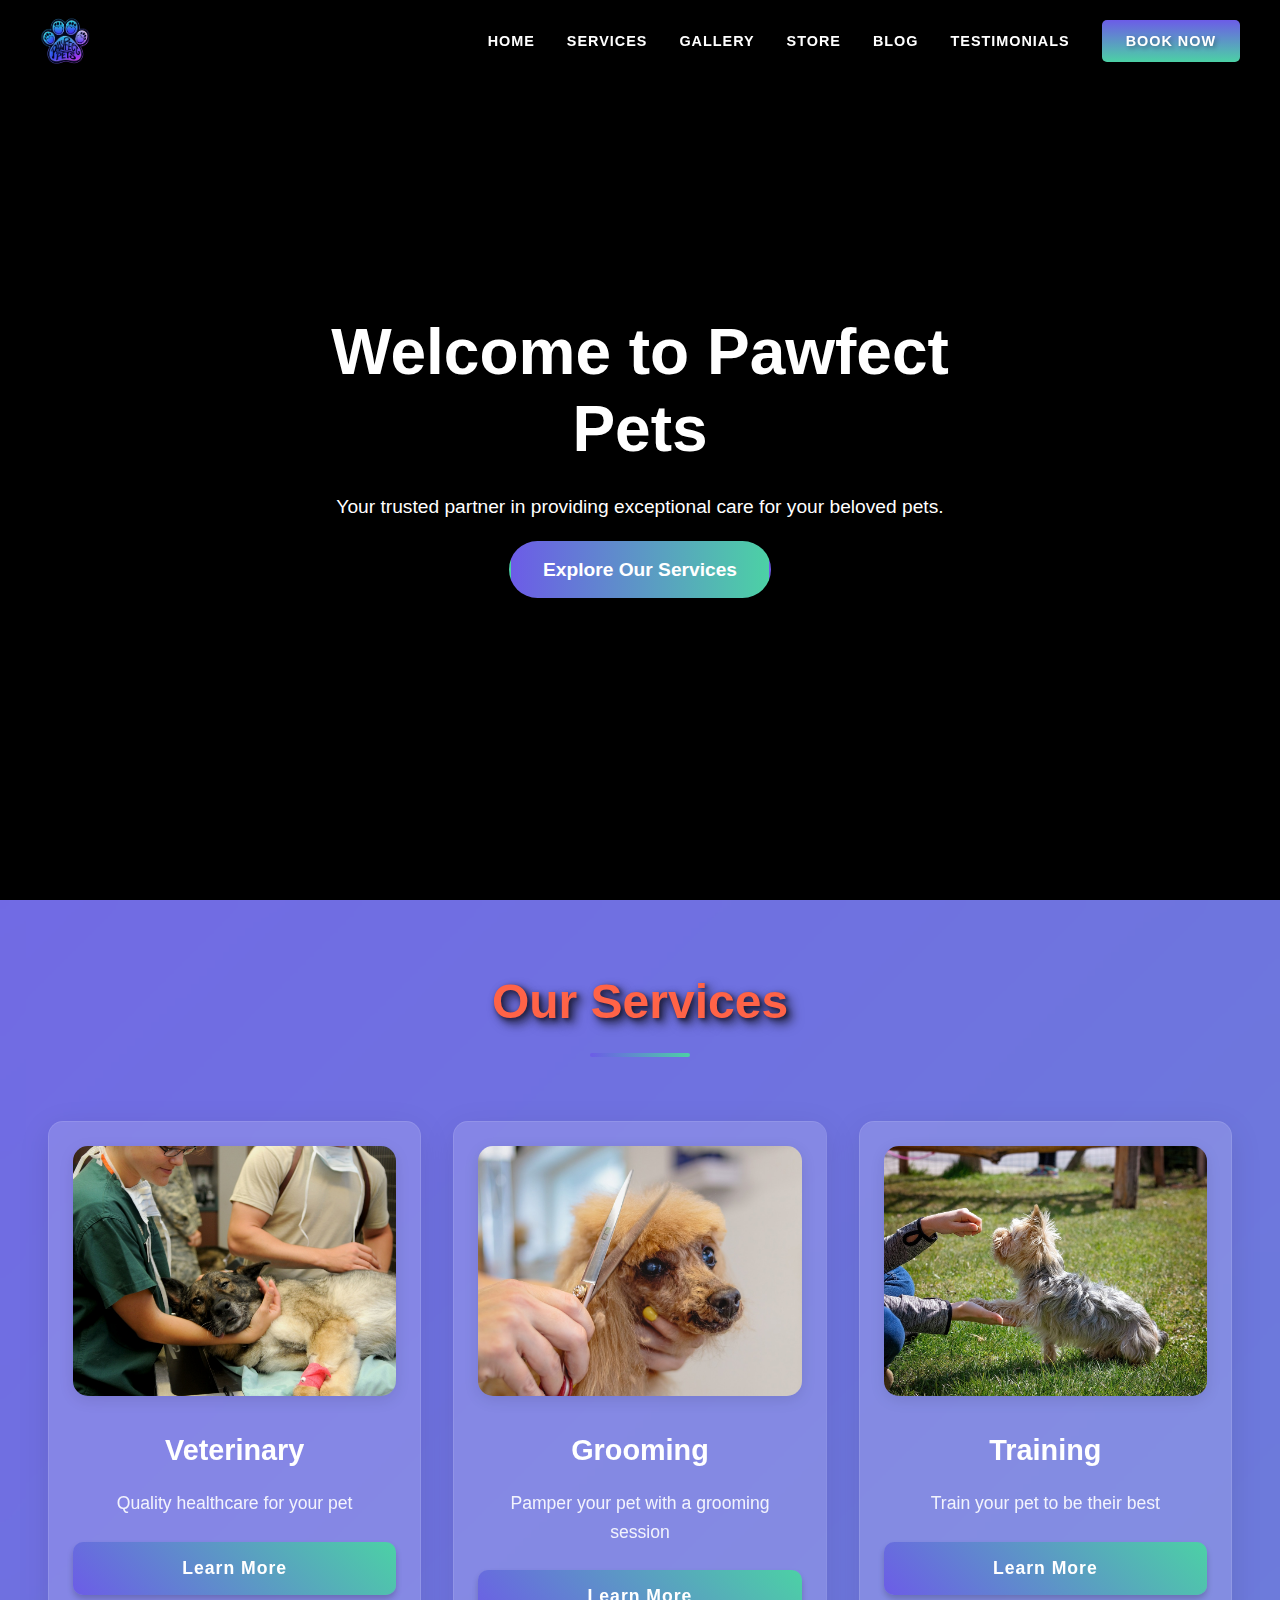
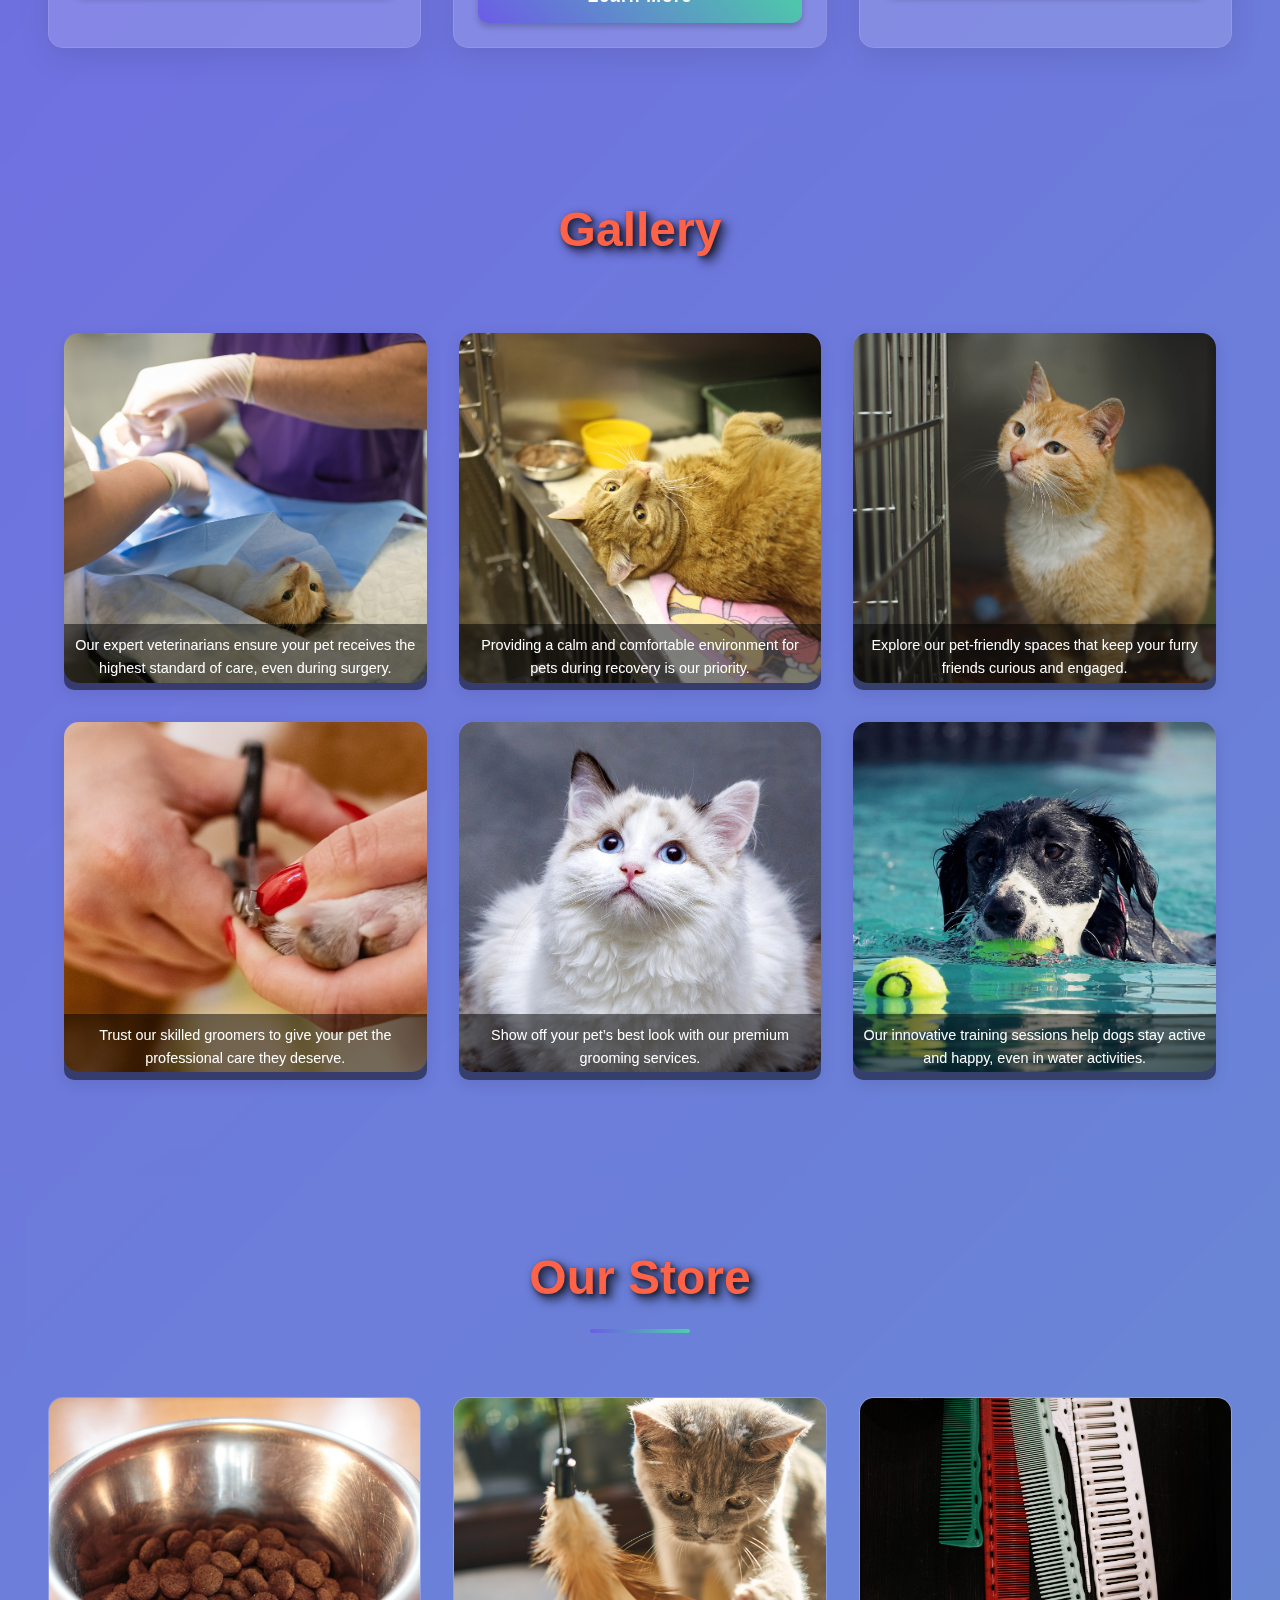
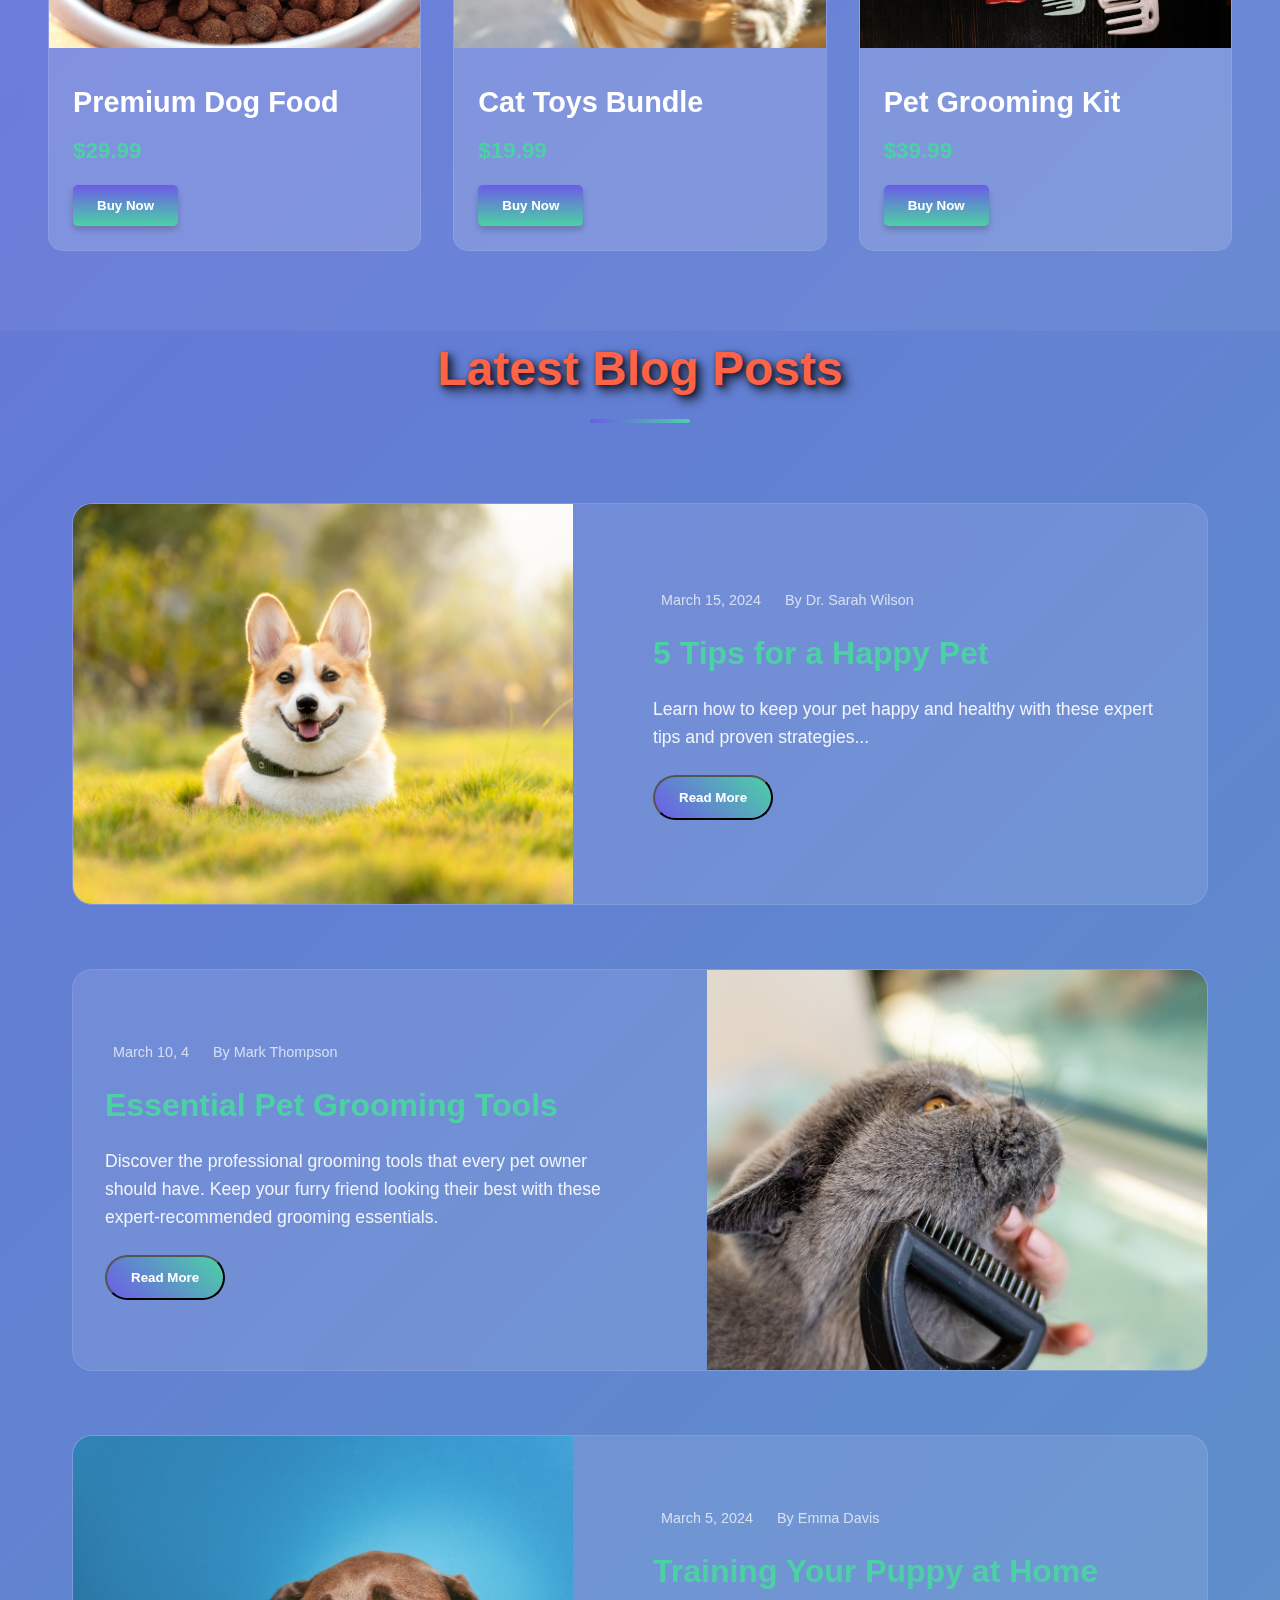
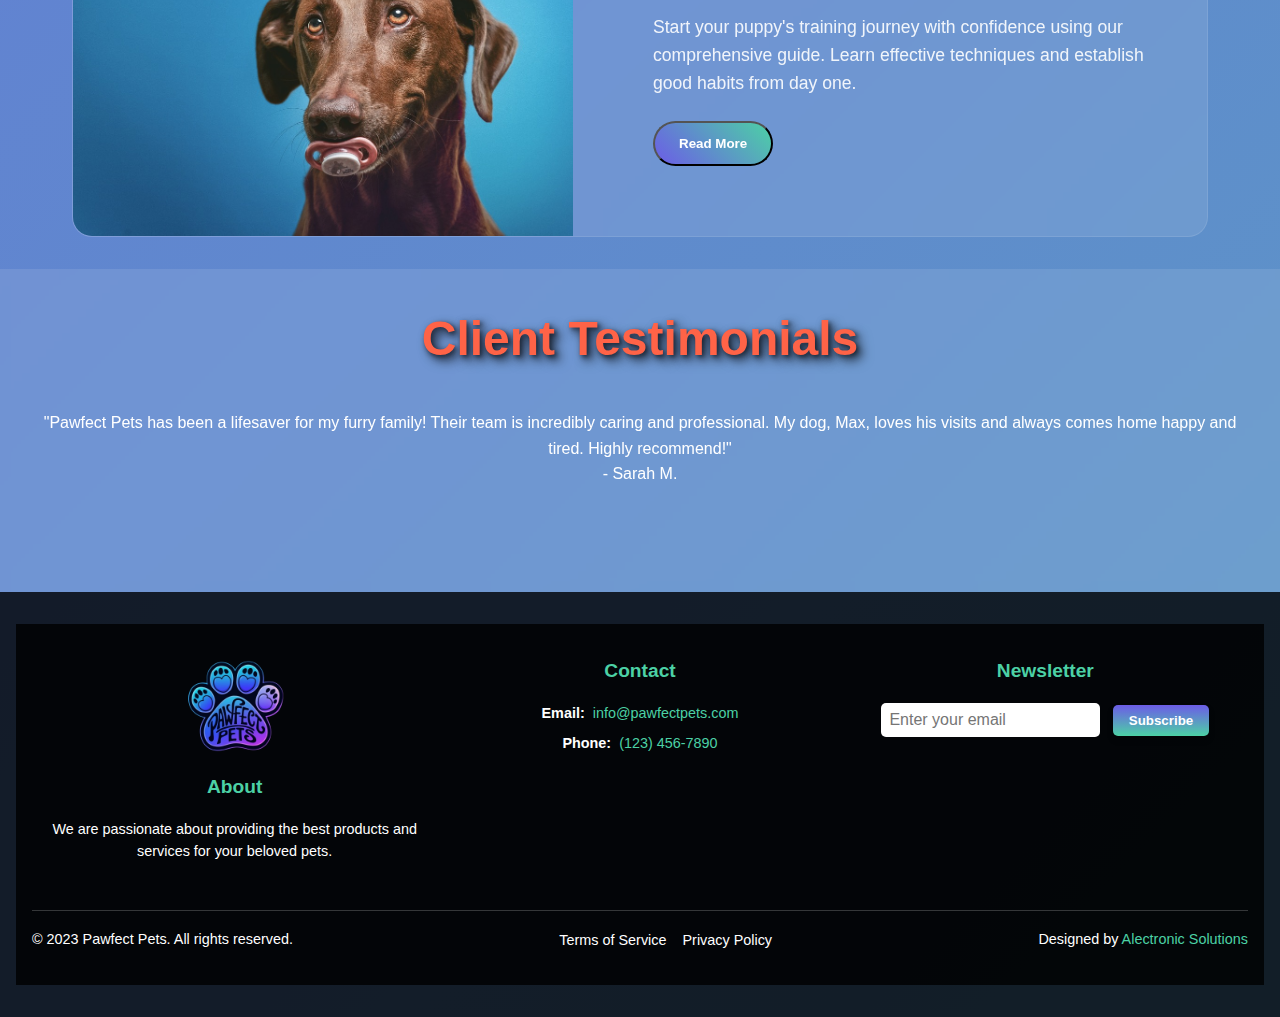
==== commit b1ad7c5c: "Update index.html" ====
--- a/index.html
+++ b/index.html
@@ -5,6 +5,7 @@
     <meta name="viewport" content="width=device-width, initial-scale=1.0">
     <title>Pawfect Pets - Home</title>
     <link rel="stylesheet" href="styles.css">
+    <link rel="icon" href="images/favicon.ico" type="image/x-icon">
 </head>
 <body>
     <button id="back-to-top" class="btn back-to-top-btn">Back to Top</button>
--- a/styles.css
+++ b/styles.css
@@ -17,15 +17,27 @@
 
 /* Header */
 header {
-    background-color: rgba(0, 0, 0, 0.5);
+    background-color: transparent;
     color: #fff;
     padding: 1rem 2rem;
+    position: fixed;
+    width: 100%;
+    top: 0;
+    z-index: 100;
+    transition: all 0.3s ease;
+}
+
+header.scrolled {
+    background-color: rgba(0, 0, 0, 0.7);
+    backdrop-filter: blur(10px);
 }
 
 nav {
     display: flex;
     justify-content: space-between;
     align-items: center;
+    max-width: 1200px;
+    margin: 0 auto;
 }
 
 .logo {
@@ -52,11 +64,16 @@
     color: #fff;
     text-decoration: none;
     font-weight: bold;
-    transition: color 0.3s ease;
+    text-transform: uppercase;
+    font-size: 0.9rem;
+    letter-spacing: 1px;
+    transition: color 0.3s ease, transform 0.3s ease;
+    text-shadow: 2px 2px 4px rgba(0, 0, 0, 0.3);
 }
 
 .nav-links a:hover {
-    color: #ff6347;
+    color: #4cd1a5;
+    transform: translateY(-2px);
 }
 
 .book-now {
@@ -79,6 +96,7 @@
 .burger {
     display: none;
     cursor: pointer;
+    z-index: 101;
 }
 
 .burger div {
@@ -89,29 +107,30 @@
     transition: all 0.3s ease;
 }
 
+/* Burger animation */
+.burger.active .line1 {
+    transform: rotate(-45deg) translate(-5px, 6px);
+}
+
+.burger.active .line2 {
+    opacity: 0;
+}
+
+.burger.active .line3 {
+    transform: rotate(45deg) translate(-5px, -6px);
+}
+
 /* Hero Section */
 .hero {
     position: relative;
     height: 100vh;
+    width: 100%;
     display: flex;
     justify-content: center;
     align-items: center;
     text-align: center;
     overflow: hidden;
-}
-
-.hero-content {
-    z-index: 1;
-}
-
-.hero-content h1 {
-    font-size: 3rem;
-    text-shadow:
-        2px 2px 4px rgba(0, 0, 0, 0.5),
-        4px 4px 8px rgba(0, 0, 0, 0.5),
-        6px 6px 12px rgba(0, 0, 0, 0.5);
-    color: #ff6347;
-    margin-bottom: 2rem;
+    background-color: #000; /* Fallback color */
 }
 
 .video-container {
@@ -120,21 +139,177 @@
     left: 0;
     width: 100%;
     height: 100%;
-}
-
-.hero-video {
+    z-index: 0;
+}
+
+.video-container::after {
+    content: '';
     position: absolute;
     top: 0;
     left: 0;
     width: 100%;
     height: 100%;
+    background: rgba(0, 0, 0, 0.4); /* Darker overlay */
+    background: linear-gradient(
+        to bottom,
+        rgba(0, 0, 0, 0.6) 0%,
+        rgba(0, 0, 0, 0.4) 50%,
+        rgba(0, 0, 0, 0.6) 100%
+    );
+}
+
+.hero-video {
+    position: absolute;
+    top: 50%;
+    left: 50%;
+    min-width: 100%;
+    min-height: 100%;
+    width: auto;
+    height: auto;
+    transform: translate(-50%, -50%);
     object-fit: cover;
-    opacity: 0;
-    transition: opacity 1s ease;
-}
-
-.hero-video.active {
-    opacity: 1;
+}
+
+.hero-content {
+    position: relative;
+    z-index: 1;
+    max-width: 800px;
+    padding: 2rem;
+    margin: 0 auto;
+}
+
+.hero-content h1 {
+    font-size: 4rem;
+    font-weight: bold;
+    color: #fff;
+    text-shadow: 2px 2px 4px rgba(0, 0, 0, 0.5);
+    margin-bottom: 1.5rem;
+    line-height: 1.2;
+}
+
+.hero-content p {
+    font-size: 1.5rem;
+    color: #fff;
+    text-shadow: 1px 1px 2px rgba(0, 0, 0, 0.5);
+    margin-bottom: 2rem;
+    line-height: 1.6;
+}
+
+.hero-content .btn {
+    font-size: 1.2rem;
+    padding: 1rem 2rem;
+    border-radius: 50px;
+    background: linear-gradient(to right, #6c5ce7, #4cd1a5);
+    border: 2px solid transparent;
+    transition: all 0.3s ease;
+}
+
+.hero-content .btn:hover {
+    transform: translateY(-5px);
+    box-shadow: 0 10px 20px rgba(0, 0, 0, 0.2);
+    background: linear-gradient(to right, #4cd1a5, #6c5ce7);
+}
+
+/* Responsive adjustments */
+@media (max-width: 768px) {
+    .hero-content h1 {
+        font-size: 2.5rem;
+    }
+    
+    .hero-content p {
+        font-size: 1.2rem;
+    }
+    
+    .hero-content .btn {
+        font-size: 1rem;
+        padding: 0.8rem 1.6rem;
+    }
+
+    .service-cards {
+        display: flex;
+        flex-direction: column;
+        align-items: center;
+        gap: 2rem;
+        padding: 1rem;
+    }
+
+    .service-card {
+        width: 100%;
+        max-width: 400px;
+        margin: 0;
+        text-align: center;
+    }
+
+    .service-card img {
+        height: 200px;
+    }
+
+    .burger {
+        display: block;
+        cursor: pointer;
+        z-index: 101;
+    }
+
+    .burger div {
+        width: 25px;
+        height: 3px;
+        background-color: #fff;
+        margin: 5px;
+        transition: all 0.3s ease;
+    }
+
+    .burger.active .line1 {
+        transform: rotate(-45deg) translate(-5px, 6px);
+    }
+
+    .burger.active .line2 {
+        opacity: 0;
+    }
+
+    .burger.active .line3 {
+        transform: rotate(45deg) translate(-5px, -6px);
+    }
+
+    .nav-links {
+        position: fixed;
+        top: 0;
+        right: -100%;
+        width: 100%;
+        height: 100vh;
+        background: rgba(0, 0, 0, 0.95);
+        backdrop-filter: blur(10px);
+        display: flex;
+        flex-direction: column;
+        align-items: center;
+        justify-content: center;
+        transition: all 0.3s ease-in-out;
+        z-index: 98;
+    }
+
+    .nav-links.active {
+        right: 0;
+    }
+
+    .nav-links li {
+        margin: 1.5rem 0;
+        opacity: 0;
+    }
+
+    .nav-links.active li {
+        opacity: 1;
+        transition: opacity 0.3s ease-in-out;
+    }
+
+    .nav-links li a {
+        font-size: 1.5rem;
+        display: block;
+        padding: 0.5rem 0;
+    }
+
+    .burger {
+        display: block;
+        z-index: 99;
+    }
 }
 
 /* Common Title Style */
@@ -176,7 +351,9 @@
 
 /* Services Section */
 .services {
-    padding: 2rem;
+    padding: 4rem 2rem;
+    background: rgba(255, 255, 255, 0.05);
+    backdrop-filter: blur(10px);
     text-align: center;
 }
 
@@ -187,53 +364,101 @@
         4px 4px 8px rgba(0, 0, 0, 0.5),
         6px 6px 12px rgba(0, 0, 0, 0.5);
     color: #ff6347;
-    margin-bottom: 2rem;
-}
-
+    margin-bottom: 3rem;
+    text-align: center;
+    position: relative;
+    padding-bottom: 1rem;
+}
+
+.section-title::after {
+    content: '';
+    position: absolute;
+    bottom: 0;
+    left: 50%;
+    transform: translateX(-50%);
+    width: 100px;
+    height: 4px;
+    background: linear-gradient(to right, #6c5ce7, #4cd1a5);
+    border-radius: 2px;
+}
+
+/* Service Cards and Modal Styles */
 .service-cards {
-    display: flex;
-    justify-content: space-between;
-    gap: 20px;
-    flex-wrap: wrap;
+    display: grid;
+    grid-template-columns: repeat(auto-fit, minmax(280px, 1fr));
+    gap: 2rem;
+    max-width: 1400px;
+    margin: 0 auto;
+    padding: 1rem;
 }
 
 .service-card {
-    width: calc(33.33% - 20px);
-    background-color: rgba(255, 255, 255, 0.1);
+    background: rgba(255, 255, 255, 0.1);
+    border-radius: 15px;
+    padding: 1.5rem;
+    box-shadow: 0 8px 32px rgba(0, 0, 0, 0.1);
+    backdrop-filter: blur(10px);
+    border: 1px solid rgba(255, 255, 255, 0.1);
+    transition: transform 0.3s ease, box-shadow 0.3s ease;
+    cursor: pointer;
+}
+
+.service-card:hover {
+    transform: translateY(-10px);
+    box-shadow: 0 15px 35px rgba(0, 0, 0, 0.2);
+}
+
+.service-card img {
+    width: 100%;
+    height: 250px;
+    object-fit: cover;
+    border-radius: 15px;
+    margin-bottom: 1.5rem;
+    box-shadow: 0 4px 15px rgba(0, 0, 0, 0.1);
+    cursor: pointer;
+    transition: transform 0.3s ease, filter 0.3s ease;
+}
+
+.service-card:hover img {
+    transform: scale(1.05);
+    filter: brightness(1.1);
+}
+
+.service-card h3 {
+    font-size: 1.8rem;
+    color: #fff;
+    margin-bottom: 1rem;
+    font-weight: bold;
+}
+
+.service-card p {
+    color: rgba(255, 255, 255, 0.9);
+    font-size: 1.1rem;
+    line-height: 1.6;
+    margin-bottom: 1.5rem;
+}
+
+.service-card .btn {
+    width: 100%;
     padding: 1rem;
+    font-size: 1.1rem;
+    letter-spacing: 1px;
     border-radius: 10px;
-    box-shadow: 0 0 10px rgba(0, 0, 0, 0.1);
-    backdrop-filter: blur(5px);
-    display: flex;
-    flex-direction: column;
-    justify-content: space-between;
-    transition: transform 0.3s ease;
-}
-
-.service-card:hover {
-    transform: scale(1.05);
-}
-
-.service-card img {
-    width: 100%;
-    height: 200px;
-    object-fit: cover;
-    border-radius: 10px;
-}
-
-.service-card h3 {
-    margin: 1rem 0;
-    font-size: 1.5rem;
-}
-
-.service-card p {
-    font-size: 1rem;
-    margin-bottom: 1rem;
+    background: linear-gradient(45deg, #6c5ce7, #4cd1a5);
+    border: none;
+    transition: transform 0.3s ease, box-shadow 0.3s ease;
+}
+
+.service-card .btn:hover {
+    transform: translateY(-3px);
+    box-shadow: 0 6px 20px rgba(108, 92, 231, 0.3);
 }
 
 /* Gallery Section */
 .gallery {
-    padding: 20px;
+    padding: 4rem 2rem;
+    background: rgba(255, 255, 255, 0.05);
+    backdrop-filter: blur(10px);
     text-align: center;
 }
 
@@ -249,21 +474,54 @@
 
 .gallery-grid {
     display: grid;
-    grid-template-columns: repeat(auto-fit, minmax(200px, 1fr));
-    gap: 15px;
-    justify-items: center;
+    grid-template-columns: repeat(auto-fit, minmax(350px, 1fr));
+    gap: 2rem;
+    padding: 2rem;
+    max-width: 1400px;
+    margin: 0 auto;
+}
+
+.gallery-item {
+    position: relative;
+    overflow: hidden;
+    border-radius: 10px;
+    box-shadow: 0 4px 15px rgba(0, 0, 0, 0.1);
+    transition: transform 0.3s ease, box-shadow 0.3s ease;
+}
+
+.gallery-item:hover {
+    transform: translateY(-10px);
+    box-shadow: 0 8px 30px rgba(0, 0, 0, 0.2);
 }
 
 .gallery-item img {
     width: 100%;
-    height: auto;
-    border-radius: 8px;
+    height: 350px;
+    object-fit: cover;
+    border-radius: 15px;
+    transition: all 0.3s ease;
     cursor: pointer;
-    transition: transform 0.3s ease;
-}
-
-.gallery-item img:hover {
+}
+
+.gallery-item:hover img {
     transform: scale(1.05);
+}
+
+.gallery-item figcaption {
+    position: absolute;
+    bottom: 0;
+    background-color: rgba(0, 0, 0, 0.7);
+    color: #fff;
+    padding: 1rem;
+    width: 100%;
+    text-align: center;
+    font-size: 1rem;
+    box-sizing: border-box;
+    transition: background-color 0.3s ease;
+}
+
+.gallery-item:hover figcaption {
+    background-color: rgba(0, 0, 0, 0.9);
 }
 
 /* Lightbox Styles */
@@ -271,177 +529,519 @@
     display: none;
     position: fixed;
     z-index: 1000;
-    padding-top: 60px;
+    top: 0;
     left: 0;
-    top: 0;
     width: 100%;
     height: 100%;
-    overflow: auto;
-    background-color: rgba(0, 0, 0, 0.9);
+    background-color: rgba(0, 0, 0, 0.95);
+    backdrop-filter: blur(8px);
 }
 
 .lightbox-content {
+    max-width: 90%;
+    max-height: 85vh;
+    margin: auto;
     display: block;
-    margin: auto;
-    max-width: 90%;
-    max-height: 80%;
-}
-
-.caption {
-    margin: 15px auto;
-    text-align: center;
-    color: #fff;
-    font-size: 1.2rem;
+    position: relative;
+    top: 50%;
+    transform: translateY(-50%);
+    border-radius: 15px;
+    box-shadow: 0 0 30px rgba(0, 0, 0, 0.5);
 }
 
 .close-lightbox {
-    position: absolute;
+    position: fixed;
     top: 20px;
     right: 30px;
     color: #fff;
-    font-size: 35px;
+    font-size: 40px;
     font-weight: bold;
     cursor: pointer;
-}
-
-.close-lightbox:hover,
-.close-lightbox:focus {
-    color: #bbb;
-    text-decoration: none;
+    z-index: 1001;
+    width: 40px;
+    height: 40px;
+    background: rgba(255, 255, 255, 0.1);
+    border-radius: 50%;
+    display: flex;
+    align-items: center;
+    justify-content: center;
+    transition: all 0.3s ease;
+}
+
+.close-lightbox:hover {
+    background: rgba(255, 255, 255, 0.2);
+    transform: rotate(90deg);
+    color: #4cd1a5;
+}
+
+.lightbox-nav {
+    position: fixed;
+    top: 50%;
+    transform: translateY(-50%);
+    width: 100%;
+    display: flex;
+    justify-content: space-between;
+    padding: 0 20px;
+    pointer-events: none;
+}
+
+.lightbox-arrow {
+    background: rgba(255, 255, 255, 0.1);
+    color: white;
+    width: 50px;
+    height: 50px;
+    border-radius: 50%;
+    border: 2px solid rgba(255, 255, 255, 0.2);
+    display: flex;
+    align-items: center;
+    justify-content: center;
     cursor: pointer;
+    font-size: 24px;
+    transition: all 0.3s ease;
+    pointer-events: auto;
+}
+
+.lightbox-arrow:hover {
+    background: rgba(255, 255, 255, 0.2);
+    transform: scale(1.1);
+}
+
+.lightbox-counter {
+    position: fixed;
+    bottom: 20px;
+    left: 50%;
+    transform: translateX(-50%);
+    color: white;
+    background: rgba(0, 0, 0, 0.5);
+    padding: 8px 15px;
+    border-radius: 20px;
+    font-size: 14px;
 }
 
 /* Store Section */
 .store {
+    padding: 4rem 2rem;
+    background: rgba(255, 255, 255, 0.05);
+    backdrop-filter: blur(10px);
+}
+
+.product-grid {
+    display: grid;
+    grid-template-columns: repeat(auto-fit, minmax(300px, 1fr));
+    gap: 2rem;
+    max-width: 1400px;
+    margin: 0 auto;
+    padding: 1rem;
+}
+
+.product {
+    background: rgba(255, 255, 255, 0.1);
+    border-radius: 15px;
+    overflow: hidden;
+    transition: transform 0.3s ease, box-shadow 0.3s ease;
+    backdrop-filter: blur(5px);
+    border: 1px solid rgba(255, 255, 255, 0.1);
+}
+
+.product:hover {
+    transform: translateY(-10px);
+    box-shadow: 0 15px 35px rgba(0, 0, 0, 0.2);
+}
+
+.product img {
+    width: 100%;
+    height: 250px;
+    object-fit: cover;
+    transition: transform 0.3s ease;
+    cursor: pointer; /* Add pointer cursor */
+}
+
+.product:hover img {
+    transform: scale(1.05);
+}
+
+.product-content {
+    padding: 1.5rem;
+    cursor: default; /* Reset cursor for content area */
+}
+
+.product h3 {
+    font-size: 1.8rem;
+    color: #fff;
+    margin-bottom: 0.5rem;
+}
+
+.product .price {
+    font-size: 1.4rem;
+    color: #4cd1a5;
+    font-weight: bold;
+    margin-bottom: 1rem;
+}
+
+/* Order Modal */
+.order-modal {
+    display: none;
+    position: fixed;
+    z-index: 1000;
+    top: 0;
+    left: 0;
+    width: 100%;
+    height: 100%;
+    background: rgba(0, 0, 0, 0.9);
+    backdrop-filter: blur(5px);
+}
+
+.order-modal.active {
+    display: block;
+}
+
+.order-content {
+    position: relative;
+    width: 95%;
+    max-width: 500px;
+    margin: 40px auto;
     padding: 2rem;
-    text-align: center;
-}
-
-.product-grid {
-    display: flex;
-    justify-content: space-around;
-    flex-wrap: wrap;
+    background: linear-gradient(145deg, #1a1c20, #2d3436);
+    border-radius: 20px;
+    box-shadow: 0 20px 40px rgba(0, 0, 0, 0.4);
+}
+
+.order-form {
+    display: grid;
+    gap: 1.5rem;
+}
+
+.form-group {
+    display: flex;
+    flex-direction: column;
+    gap: 0.5rem;
+}
+
+.form-group label {
+    color: #fff;
+    font-size: 0.9rem;
+    font-weight: bold;
+}
+
+.form-group input {
+    padding: 0.8rem;
+    border: 1px solid rgba(255, 255, 255, 0.1);
+    border-radius: 8px;
+    background: rgba(255, 255, 255, 0.05);
+    color: #fff;
+    font-size: 1rem;
+    transition: all 0.3s ease;
+}
+
+.form-group input:focus {
+    outline: none;
+    border-color: #4cd1a5;
+    background: rgba(255, 255, 255, 0.1);
+}
+
+.order-summary {
     margin-top: 2rem;
-}
-
-.product {
-    width: 30%;
-    background-color: rgba(255, 255, 255, 0.1);
     padding: 1rem;
+    background: rgba(255, 255, 255, 0.05);
     border-radius: 10px;
-    box-shadow: 0 0 10px rgba(0, 0, 0, 0.1);
-    margin-bottom: 1rem;
-    backdrop-filter: blur(5px);
-    display: flex;
-    flex-direction: column;
+}
+
+.summary-row {
+    display: flex;
     justify-content: space-between;
-}
-
-.product img {
-    width: 100%;
-    border-radius: 10px;
-}
-
-.product h3 {
-    margin: 1rem 0;
-}
-
-.price {
+    margin-bottom: 0.5rem;
+    color: #fff;
+}
+
+.summary-total {
+    margin-top: 1rem;
+    padding-top: 1rem;
+    border-top: 1px solid rgba(255, 255, 255, 0.1);
     font-weight: bold;
-    color: #6c5ce7;
-}
-
-.product .btn {
-    margin-top: 1rem;
+    color: #4cd1a5;
 }
 
 /* Blog Section Enhancements */
 .blog-posts {
     display: flex;
-    flex-wrap: wrap;
-    justify-content: center;
-    gap: 1rem;
-    padding: 1rem;
-    background: linear-gradient(135deg, #6c5ce700, #4cd1a500);
+    flex-direction: column;
+    gap: 4rem;
+    padding: 2rem;
+    max-width: 1200px;
+    margin: 0 auto;
 }
 
 .blog-post {
-    width: 30%;
-    max-width: 400px;
-    margin: 0;
-    background-color: rgba(255, 255, 255, 0.8);
-    padding: 20px;
-    border-radius: 15px;
-    box-shadow: 0 6px 12px rgba(0, 0, 0, 0.1);
-    backdrop-filter: blur(5px);
+    display: flex;
+    align-items: center;
+    gap: 3rem;
+    background: rgba(255, 255, 255, 0.1);
+    border-radius: 20px;
+    overflow: hidden;
+    backdrop-filter: blur(10px);
+    border: 1px solid rgba(255, 255, 255, 0.1);
     transition: transform 0.3s ease, box-shadow 0.3s ease;
-    overflow: hidden;
+}
+
+.blog-post:nth-child(even) {
+    flex-direction: row-reverse;
 }
 
 .blog-post:hover {
     transform: translateY(-10px);
-    box-shadow: 0 8px 16px rgba(0, 0, 0, 0.2);
-}
-
-.blog-card img {
+    box-shadow: 0 15px 35px rgba(0, 0, 0, 0.2);
+}
+
+.blog-image {
+    flex: 1;
+    min-width: 300px;
+    max-width: 500px;
+    height: 400px;
+    position: relative;
+    overflow: hidden;
+}
+
+.blog-image img {
+    width: 100%;
+    height: 100%;
+    object-fit: cover;
+    transition: transform 0.3s ease;
+}
+
+.blog-post:hover .blog-image img {
+    transform: scale(1.05);
+}
+
+.blog-content {
+    flex: 1;
+    padding: 2rem;
+    color: #fff;
+}
+
+.blog-content h3 {
+    font-size: 2rem;
+    margin-bottom: 1rem;
+    color: #4cd1a5;
+    font-weight: bold;
+}
+
+.blog-content p {
+    font-size: 1.1rem;
+    line-height: 1.6;
+    margin-bottom: 1.5rem;
+    opacity: 0.9;
+}
+
+.blog-meta {
+    display: flex;
+    align-items: center;
+    gap: 1rem;
+    font-size: 0.9rem;
+    opacity: 0.7;
+    margin-bottom: 1rem;
+}
+
+.blog-meta span {
+    display: flex;
+    align-items: center;
+    gap: 0.5rem;
+}
+
+.read-more-btn {
+    display: inline-block;
+    padding: 0.8rem 1.5rem;
+    background: linear-gradient(45deg, #6c5ce7, #4cd1a5);
+    border-radius: 25px;
+    color: #fff;
+    font-weight: bold;
+    text-decoration: none;
+    transition: all 0.3s ease;
+    cursor: pointer; /* Add this line */
+}
+
+.read-more-btn:hover {
+    transform: translateX(5px);
+    background: linear-gradient(45deg, #4cd1a5, #6c5ce7);
+}
+
+@media (max-width: 768px) {
+    .blog-post {
+        flex-direction: column !important;
+        gap: 1rem;
+    }
+
+    .blog-image {
+        min-width: 100%;
+        height: 250px;
+    }
+
+    .blog-content {
+        padding: 1.5rem;
+    }
+
+    .blog-content h3 {
+        font-size: 1.5rem;
+    }
+}
+
+/* Blog Modal Styles */
+.blog-modal {
+    display: none;
+    position: fixed;
+    z-index: 1000;
+    top: 0;
+    left: 0;
+    width: 100%;
+    height: 100%;
+    background: rgba(0, 0, 0, 0.9);
+    backdrop-filter: blur(5px);
+    overflow-y: auto;
+}
+
+.blog-modal.active {
+    display: block;
+}
+
+.blog-modal-content {
+    position: relative;
+    width: 95%;
+    max-width: 600px;
+    margin: 20px auto;
+    padding: 2rem;
+    background: linear-gradient(145deg, #1a1c20, #2d3436);
+    border-radius: 20px;
+    box-shadow: 0 20px 40px rgba(0, 0, 0, 0.4);
+    max-height: 90vh;
+    overflow-y: auto;
+    scrollbar-width: thin;
+    scrollbar-color: #4cd1a5 rgba(255, 255, 255, 0.1);
+}
+
+.blog-modal-content::-webkit-scrollbar {
+    width: 8px;
+}
+
+.blog-modal-content::-webkit-scrollbar-track {
+    background: rgba(255, 255, 255, 0.1);
+    border-radius: 4px;
+}
+
+.blog-modal-content::-webkit-scrollbar-thumb {
+    background: #4cd1a5;
+    border-radius: 4px;
+}
+
+.blog-modal-header {
+    margin-bottom: 2rem;
+}
+
+.blog-modal-header img {
     width: 100%;
     height: 200px;
     object-fit: cover;
-    border-radius: 15px 15px;
-    transition: transform 0.3s ease;
-}
-
-.blog-post:hover .blog-card img {
-    transform: scale(1.05);
-}
-
-.overlay {
+    border-radius: 15px;
+    margin-bottom: 1rem;
+}
+
+.blog-modal-title {
+    font-size: 1.8rem;
+    color: #fff;
+    margin-bottom: 1rem;
+}
+
+.blog-modal-meta {
+    display: flex;
+    gap: 1rem;
+    color: #4cd1a5;
+    font-size: 0.9rem;
+    margin-bottom: 1rem;
+}
+
+.blog-modal-body {
+    color: rgba(255, 255, 255, 0.9);
+    font-size: 1rem;
+    line-height: 1.6;
+}
+
+.blog-modal-body h4 {
+    color: #4cd1a5;
+    margin: 1.5rem 0 1rem;
+}
+
+.blog-modal-body ul, 
+.blog-modal-body ol {
+    margin-left: 1.5rem;
+    margin-bottom: 1.5rem;
+}
+
+.blog-modal-body li {
+    margin-bottom: 0.5rem;
+}
+
+.blog-modal .close {
     position: absolute;
-    top: 0;
-    left: 0;
-    width: 100%;
-    height: 100%;
-    background: linear-gradient(to bottom, rgba(0, 0, 0, 0.5), rgba(0, 0, 0, 0.8));
-    display: flex;
-    flex-direction: column;
+    top: 1rem;
+    right: 1rem;
+    background: rgba(255, 255, 255, 0.1);
+    border-radius: 50%;
+    width: 35px;
+    height: 35px;
+    display: flex;
+    align-items: center;
     justify-content: center;
-    align-items: center;
-    opacity: 0;
-    transition: opacity 0.3s ease;
-}
-
-.blog-post:hover .overlay {
-    opacity: 1;
-}
-
-.overlay h3 {
-    color: #fff;
-    font-size: 1.8rem;
-    margin-bottom: 10px;
-    font-family: 'Georgia', serif;
+    cursor: pointer;
+    transition: all 0.3s ease;
+}
+
+.blog-modal-footer {
+    margin-top: 2rem;
+    padding-top: 1rem;
+    border-top: 1px solid rgba(255, 255, 255, 0.1);
     text-align: center;
 }
 
-.overlay p {
-    color: #fff;
-    font-size: 1rem;
-    margin-bottom: 20px;
-    font-family: 'Arial', sans-serif;
-    text-align: center;
-}
-
-.overlay .btn {
-    background: linear-gradient(to bottom, #6c5ce7, #4cd1a5););
-    display: block;
-    margin: 0 auto;
-    padding: .5rem 1rem;
+.blog-contact-btn {
+    display: inline-block;
+    padding: 1rem 2rem;
+    background: linear-gradient(45deg, #6c5ce7, #4cd1a5);
+    color: #fff;
+    font-weight: bold;
+    border-radius: 25px;
+    text-decoration: none;
+    transition: all 0.3s ease;
+    border: none;
+    cursor: pointer;
     font-size: 1.1rem;
-    border-radius: 3px;
-    transition: background 0.3s ease;
-}
-
-.overlay .btn:hover {
-    background: linear-gradient(to bottom, #4cd1a5, #6c5ce7);
+}
+
+.blog-contact-btn:hover {
+    transform: translateY(-3px);
+    box-shadow: 0 6px 15px rgba(76, 209, 165, 0.3);
+    background: linear-gradient(45deg, #4cd1a5, #6c5ce7);
+}
+
+@media (max-width: 768px) {
+    .blog-modal-content {
+        margin: 10px auto;
+        padding: 1.5rem;
+    }
+
+    .blog-modal-header img {
+        height: 150px;
+    }
+
+    .blog-modal-title {
+        font-size: 1.5rem;
+    }
+
+    .blog-modal-meta {
+        flex-direction: column;
+        gap: 0.5rem;
+    }
+
+    .blog-modal-body {
+        font-size: 0.95rem;
+    }
 }
 
 /* Testimonials Section */
@@ -628,147 +1228,114 @@
     left: 0;
     width: 100%;
     height: 100%;
-    overflow: auto;
     background-color: rgba(0, 0, 0, 0.9);
-    transition: opacity 0.3s ease;
-    opacity: 0;
-    pointer-events: none;
+    overflow-y: auto;
+    -webkit-overflow-scrolling: touch;
 }
 
 .modal.active {
-    display: flex;
-    justify-content: center;
-    align-items: center;
-    opacity: 1;
-    pointer-events: auto;
+    display: block;
 }
 
 .modal-content {
-    width: 90%;
-    max-width: 600px;
+    position: relative;
+    width: 95%;
+    max-width: 700px;
+    margin: 40px auto;
     padding: 30px;
-    background: linear-gradient(135deg, #6c5ce7, #4cd1a5);
-    border-radius: 15px;
-    box-shadow: 0 10px 20px rgba(0, 0, 0, 0.2);
-    color: #fff;
-    text-align: center;
-}
-
-.modal-header {
-    border-bottom: 1px solid rgba(255, 255, 255, 0.2);
-    padding-bottom: 20px;
-}
-
-.modal-body {
-    padding: 20px 0;
-}
-
-.modal-image {
-    width: 100%;
-    height: auto;
-    margin-top: 20px;
-    border-radius: 10px;
+    background: linear-gradient(145deg, #1a1c20, #2d3436);
+    border-radius: 24px;
+    box-shadow: 0 20px 40px rgba(0, 0, 0, 0.4);
+    border: 1px solid rgba(255, 255, 255, 0.05);
 }
 
 .modal-title {
     font-size: 2.5rem;
     color: #fff;
-    margin-bottom: 10px;
-}
-
-.modal-description {
-    font-size: 1.2rem;
-    margin-top: 20px;
-    text-align: center;
-    color: #fff;
-}
-
-.modal-features {
-    list-style: none;
-    margin-top: 20px;
-    padding: 0;
-}
-
-.modal-features li {
-    background: rgba(255, 255, 255, 0.1);
-    padding: 15px;
-    margin-bottom: 10px;
-    border-radius: 10px;
-    box-shadow: 0 4px 6px rgba(0, 0, 0, 0.1);
+    text-shadow: 0 2px 4px rgba(0, 0, 0, 0.2);
+    margin: 0;
+    padding-right: 30px;
+    font-weight: 700;
+    letter-spacing: -0.5px;
+}
+
+.modal-body {
+    color: rgba(255, 255, 255, 0.9);
+    font-size: 1rem;
+    line-height: 1.6;
+}
+
+.close {
+    position: absolute;
+    top: 20px;
+    right: 20px;
+    width: 40px;
+    height: 40px;
+    border-radius: 50%;
+    background: rgba(255, 255, 255, 0.05);
+    border: 1px solid rgba(255, 255, 255, 0.1);
     display: flex;
     align-items: center;
     justify-content: center;
-    font-size: 1.1rem;
-}
-
-.modal-features li::before {
-    content: '✔';
-    margin-right: 10px;
-    font-size: 1.2rem;
-    color: #4cd1a5;
-}
-
-.modal-testimonial {
+    font-size: 24px;
+    color: #fff;
+    cursor: pointer;
+    transition: all 0.3s ease;
+    z-index: 2;
+}
+
+.close:hover {
     background: rgba(255, 255, 255, 0.1);
-    padding: 20px;
-    border-radius: 10px;
-    margin-top: 20px;
-    box-shadow: 0 4px 6px rgba(0, 0, 0, 0.1);
-}
-
-.modal-testimonial-text {
-    font-style: italic;
-    font-size: 1.1rem;
-    margin-bottom: 10px;
-    color: #fff;
-}
-
-.modal-testimonial-author {
-    font-weight: bold;
-    text-align: right;
-    font-size: 1rem;
-    color: #fff;
-}
-
-.modal-footer {
-    border-top: 1px solid rgba(255, 255, 255, 0.2);
-    padding-top: 20px;
-    text-align: center;
-}
-
-.modal-btn {
-    background: linear-gradient(to bottom, #ff6347, #ff4500);
-    color: #fff;
-    padding: 1rem 2rem;
-    border-radius: 10px;
-    font-size: 1.2rem;
-    text-transform: uppercase;
-    letter-spacing: 1px;
-    transition: transform 0.3s ease, box-shadow 0.3s ease;
-    text-decoration: none;
-    display: inline-block;
-}
-
-.modal-btn:hover {
-    background: linear-gradient(to bottom, #ff4500, #ff6347);
-    transform: translateY(-3px);
-    box-shadow: 0 6px 12px rgba(0, 0, 0, 0.2);
-}
-
-.close {
-    color: #fff;
-    float: right;
-    font-size: 28px;
-    font-weight: bold;
-    cursor: pointer;
-    transition: color 0.3s ease;
-}
-
-.close:hover,
-.close:focus {
-    color: #ff6347;
-    text-decoration: none;
-    cursor: pointer;
+    transform: rotate(90deg);
+    border-color: rgba(255, 255, 255, 0.2);
+}
+
+/* Responsive Design */
+@media (max-width: 768px) {
+    .modal-content {
+        width: 90%;
+        padding: 20px;
+        margin: 10px;
+    }
+
+    .modal-title {
+        font-size: 1.8rem;
+    }
+
+    .modal-body {
+        font-size: 0.95rem;
+    }
+
+    .close {
+        top: 15px;
+        right: 15px;
+        width: 35px;
+        height: 35px;
+    }
+}
+
+/* Responsive Design */
+@media (max-width: 768px) {
+    .modal-content {
+        width: 90%;
+        padding: 20px;
+        margin: 10px;
+    }
+
+    .modal-title {
+        font-size: 1.8rem;
+    }
+
+    .modal-body {
+        font-size: 0.95rem;
+    }
+
+    .close {
+        top: 15px;
+        right: 15px;
+        width: 35px;
+        height: 35px;
+    }
 }
 
 /* Prevent scrolling when modal is open */
@@ -916,12 +1483,22 @@
     }
 
     .service-cards {
+        display: flex;
         flex-direction: column;
         align-items: center;
-    }
+        gap: 2rem;
+        padding: 1rem;
+    }
+
     .service-card {
-        width: calc(80% - 20px);
+        width: 100%;
+        max-width: 400px;
+        margin: 0;
         text-align: center;
+    }
+
+    .service-card img {
+        height: 200px;
     }
 
     .gallery-grid {
@@ -970,12 +1547,95 @@
     }
     .modal-content {
         width: 90%;
+        padding: 20px;
+        margin: 10px;
+    }
+
+    .modal-content {
+        width: 90%;
+        margin: 10px;
+        padding: 15px;
+    }
+
+    .modal-service-details {
+        padding: 0.5rem;
+    }
+
+    .modal-features-list ul {
+        grid-template-columns: 1fr;
+    }
+
+    .modal-title {
+        font-size: 1.8rem;
+    }
+
+    .modal-full-description {
+        font-size: 1rem;
+    }
+
+    .modal-image {
+        height: 200px;
+    }
+
+    .modal-features-list li {
+        padding: 12px;
+    }
+
+    .modal-price, .modal-availability {
+        padding: 12px 15px;
+        font-size: 0.95rem;
+    }
+
+    .modal-features-list li strong {
+        font-size: 1rem;
+    }
+
+    .modal-features-list li p {
+        font-size: 0.9rem;
+        margin-left: 15px;
+    }
+
+    .modal-btn {
+        padding: 15px 25px;
+        font-size: 1rem;
+    }
+
+    .close {
+        top: 15px;
+        right: 15px;
+        width: 35px;
+        height: 35px;
     }
 }
 
 @media (max-width: 480px) {
     .blog-post {
         width: 100%;
+    }
+
+    .modal-content {
+        width: 95%;
+        padding: 15px;
+    }
+
+    .modal-title {
+        font-size: 1.5rem;
+    }
+
+    .modal-image {
+        height: 180px;
+    }
+
+    .modal-service-details {
+        padding: 12px;
+    }
+
+    .modal-btn {
+        padding: 12px 20px;
+    }
+
+    .service-card {
+        max-width: 320px;
     }
 }
 
@@ -1056,4 +1716,79 @@
     color: #ff6347;
     transform: translateY(-3px);
     box-shadow: 0 6px 10px rgba(0, 0, 0, 0.3);
-}+}
+
+/* Collapsible Styles */
+.collapsible {
+    background: rgba(255, 255, 255, 0.1);
+    color: #fff;
+    cursor: pointer;
+    padding: 18px;
+    width: 100%;
+    border: none;
+    text-align: left;
+    outline: none;
+    font-size: 1.1rem;
+    font-weight: bold;
+    border-radius: 8px;
+    margin-bottom: 0.5rem;
+    display: flex;
+    justify-content: space-between;
+    align-items: center;
+    transition: background-color 0.3s ease;
+}
+
+.collapsible:hover {
+    background: rgba(255, 255, 255, 0.2);
+}
+
+.collapsible.active {
+    border-radius: 8px 8px 0 0;
+    margin-bottom: 0;
+}
+
+.arrow-icon {
+    font-size: 0.8rem;
+    transition: transform 0.3s ease;
+}
+
+.collapsible-content {
+    max-height: 0;
+    overflow: hidden;
+    transition: max-height 0.3s ease;
+    background: rgba(0, 0, 0, 0.2);
+    border-radius: 10px;
+    margin-top: -5px;
+    padding: 0 15px;
+}
+
+.modal-features-list li {
+    padding: 15px;
+    border-bottom: 1px solid rgba(255, 255, 255, 0.1);
+}
+
+.modal-features-list li:last-child {
+    border-bottom: none;
+}
+
+.modal-features-list li strong {
+    display: block;
+    margin-bottom: 5px;
+    color: #4cd1a5;
+}
+
+.modal-features-list li p {
+    font-size: 0.9rem;
+    margin-left: 25px;
+    color: rgba(255, 255, 255, 0.9);
+}
+
+.modal-btn:hover {
+    background: linear-gradient(to bottom, #ff4500, #ff6347);
+    transform: translateY(-3px);
+    box-shadow: 0 6px 12px rgba(0, 0, 0, 0.2);
+}
+
+.right-align {
+    text-align: right;
+}
